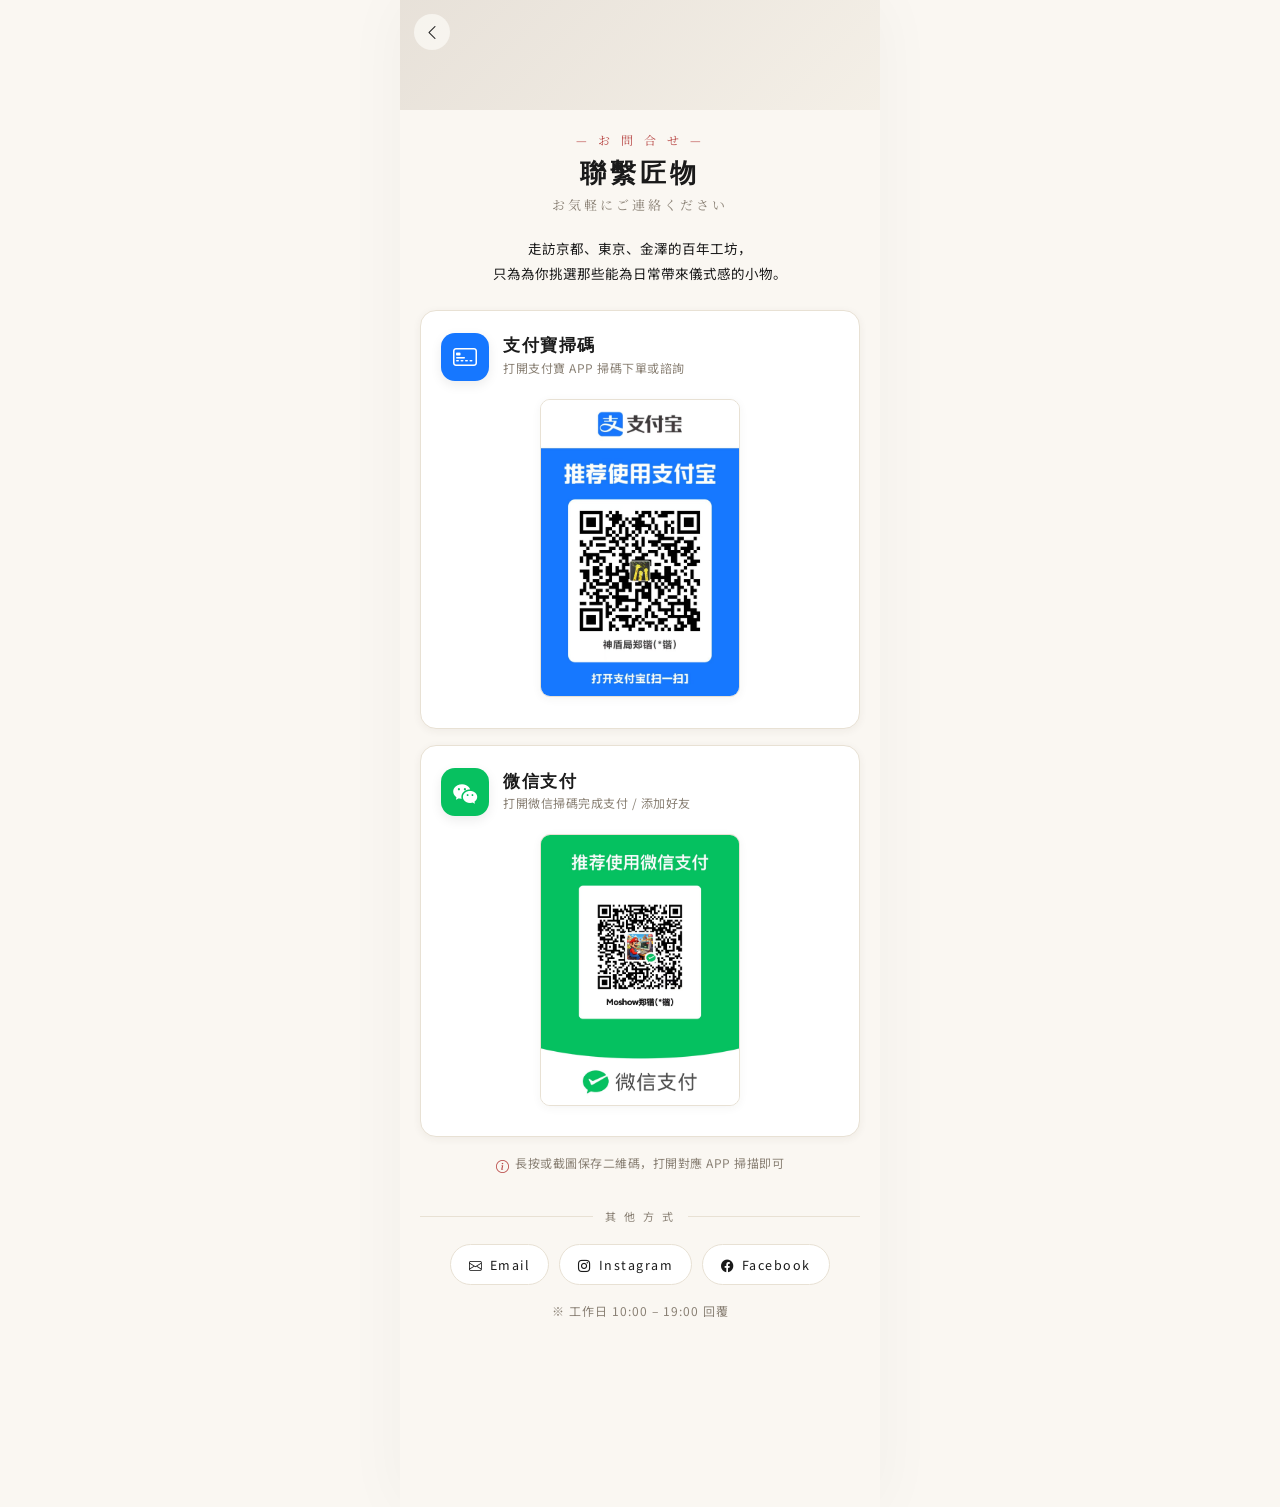
==== contact.html @ f741fe00 "buy and contract page" ====
<!DOCTYPE html>
<html lang="zh-Hant">
<head>
  <meta charset="UTF-8">
  <meta name="viewport" content="width=device-width, initial-scale=1, maximum-scale=1, user-scalable=no, viewport-fit=cover">
  <meta name="theme-color" content="#faf7f2">
  <meta name="description" content="聯繫匠物 — 掃碼添加 LINE / WeChat，開啟日系好物之旅。">
  <title>聯繫我們 — 匠物</title>

  <!-- Fonts -->
  <link rel="preconnect" href="https://fonts.googleapis.com">
  <link rel="preconnect" href="https://fonts.gstatic.com" crossorigin>
  <link href="https://fonts.googleapis.com/css2?family=Klee+One:wght@400;600&family=Noto+Sans+SC:wght@300;400;500;700&family=Noto+Serif+JP:wght@400;500;600;700&family=Noto+Serif+SC:wght@400;500;600;700&display=swap" rel="stylesheet">

  <!-- Bootstrap 5 -->
  <link href="https://cdn.jsdelivr.net/npm/bootstrap@5.3.3/dist/css/bootstrap.min.css" rel="stylesheet">
  <link href="https://cdn.jsdelivr.net/npm/bootstrap-icons@1.11.3/font/bootstrap-icons.min.css" rel="stylesheet">

  <!-- 自定義 -->
  <link rel="stylesheet" href="assets/css/style.css">
</head>
<body>
  <main class="detail-page">
    <!-- 頂部 banner（縮小，留出内容空间） -->
    <section class="contact-banner">
      <button class="detail-back" id="detailBack" aria-label="返回">
        <i class="bi bi-chevron-left"></i>
      </button>
    </section>

    <section class="detail-body">
      <p class="contact-eyebrow">— お 問 合 せ —</p>
      <h1 class="contact-title">聯繫匠物</h1>
      <p class="contact-sub">お気軽にご連絡ください</p>

      <p class="contact-lead">走訪京都、東京、金澤的百年工坊，<br>只為為你挑選那些能為日常帶來儀式感的小物。</p>

      <!-- 支付寶 -->
      <div class="contact-card">
        <div class="contact-head">
          <div class="contact-icon alipay">
            <i class="bi bi-credit-card-2-front"></i>
          </div>
          <div class="contact-info">
            <h4>支付寶掃碼</h4>
            <p>打開支付寶 APP 掃碼下單或諮詢</p>
          </div>
        </div>
        <div class="contact-qr">
          <img src="assets/images/alipay-qr.jpg" alt="支付寶二維碼">
        </div>
      </div>

      <!-- 微信支付 -->
      <div class="contact-card">
        <div class="contact-head">
          <div class="contact-icon wechat">
            <i class="bi bi-wechat"></i>
          </div>
          <div class="contact-info">
            <h4>微信支付</h4>
            <p>打開微信掃碼完成支付 / 添加好友</p>
          </div>
        </div>
        <div class="contact-qr">
          <img src="assets/images/wechat-qr.jpg" alt="微信二維碼">
        </div>
      </div>

      <p class="contact-tip">
        <i class="bi bi-info-circle"></i>
        長按或截圖保存二維碼，打開對應 APP 掃描即可
      </p>

      <div class="contact-divider">其 他 方 式</div>
      <div class="contact-actions">
        <a href="mailto:hello@jp-shop.example.com"><i class="bi bi-envelope"></i> Email</a>
        <a href="#" onclick="return false;"><i class="bi bi-instagram"></i> Instagram</a>
        <a href="#" onclick="return false;"><i class="bi bi-facebook"></i> Facebook</a>
      </div>

      <p class="contact-note">※ 工作日 10:00 – 19:00 回覆</p>
    </section>
  </main>

  <!-- Scripts -->
  <script src="https://cdn.jsdelivr.net/npm/jquery@3.7.1/dist/jquery.min.js"></script>
  <script src="https://cdn.jsdelivr.net/npm/bootstrap@5.3.3/dist/js/bootstrap.bundle.min.js"></script>
  <script>
    // 返回按鈕
    document.getElementById('detailBack').addEventListener('click', function () {
      if (document.referrer && document.referrer.indexOf(location.host) !== -1) {
        history.back();
      } else {
        location.href = 'index.html';
      }
    });
  </script>
</body>
</html>
---- assets/css/style.css ----
/* ========================================
   匠物 — 日系生活好物 主題樣式
   ======================================== */

:root {
  --color-ink: #1a1a1a;
  --color-paper: #faf7f2;
  --color-paper-2: #f3eee5;
  --color-vermilion: #b94a48;
  --color-vermilion-dark: #9a3a38;
  --color-matcha: #7a8a7a;
  --color-sand: #d6cfc4;
  --color-line: #e8e1d4;
  --color-muted: #8a8175;

  --font-serif-cn: "Noto Serif SC", "Songti SC", serif;
  --font-sans-cn: "Noto Sans SC", "PingFang SC", sans-serif;
  --font-serif-jp: "Noto Serif JP", "Yu Mincho", serif;
  --font-hand: "Klee One", "Yu Mincho", cursive;

  --radius-sm: 4px;
  --radius-md: 8px;
  --radius-lg: 16px;

  --shadow-soft: 0 2px 8px rgba(60, 50, 40, 0.06);
  --shadow-md: 0 6px 20px rgba(60, 50, 40, 0.1);
  --shadow-lg: 0 12px 40px rgba(60, 50, 40, 0.16);
}

* {
  box-sizing: border-box;
  -webkit-tap-highlight-color: transparent;
}

html, body {
  margin: 0;
  padding: 0;
  background: var(--color-paper);
  color: var(--color-ink);
  font-family: var(--font-sans-cn);
  font-size: 15px;
  line-height: 1.7;
  -webkit-font-smoothing: antialiased;
  -moz-osx-font-smoothing: grayscale;
}

body {
  /* 桌面端居中模擬手機視窗 */
  max-width: 480px;
  margin: 0 auto;
  min-height: 100vh;
  background: var(--color-paper);
  position: relative;
  box-shadow: 0 0 60px rgba(0, 0, 0, 0.04);
}

@media (max-width: 480px) {
  body { box-shadow: none; }
}

img { max-width: 100%; display: block; }

a {
  color: var(--color-ink);
  text-decoration: none;
  transition: color .2s ease;
}
a:hover { color: var(--color-vermilion); }

/* ============== 頂部導航 ============== */
.app-header {
  position: sticky;
  top: 0;
  z-index: 50;
  background: rgba(250, 247, 242, 0.92);
  backdrop-filter: saturate(180%) blur(12px);
  -webkit-backdrop-filter: saturate(180%) blur(12px);
  border-bottom: 1px solid var(--color-line);
  padding: 14px 20px;
  display: flex;
  align-items: center;
  justify-content: space-between;
}
.app-header .brand {
  display: flex;
  align-items: baseline;
  gap: 8px;
}
.app-header .brand-logo {
  font-family: var(--font-serif-jp);
  font-size: 22px;
  font-weight: 600;
  letter-spacing: 2px;
  color: var(--color-ink);
}
.app-header .brand-logo::after {
  content: "・";
  color: var(--color-vermilion);
  margin-left: 2px;
}
.app-header .brand-sub {
  font-family: var(--font-hand);
  font-size: 11px;
  color: var(--color-muted);
  letter-spacing: 1px;
}
.app-header .icon-btn {
  background: transparent;
  border: none;
  color: var(--color-ink);
  font-size: 20px;
  padding: 6px;
  border-radius: 50%;
  width: 36px;
  height: 36px;
  display: inline-flex;
  align-items: center;
  justify-content: center;
  transition: background .2s ease;
}
.app-header .icon-btn:hover { background: var(--color-paper-2); }

/* ============== Hero ============== */
.hero {
  position: relative;
  padding: 28px 20px 36px;
  overflow: hidden;
}
.hero-eyebrow {
  font-family: var(--font-hand);
  font-size: 12px;
  color: var(--color-vermilion);
  letter-spacing: 4px;
  margin-bottom: 14px;
  opacity: 0;
  animation: fadeUp .7s .1s forwards;
}
.hero-title {
  font-family: var(--font-serif-cn);
  font-size: 34px;
  font-weight: 700;
  line-height: 1.25;
  letter-spacing: 2px;
  margin: 0 0 14px;
  color: var(--color-ink);
}
.hero-title .accent {
  color: var(--color-vermilion);
  position: relative;
  display: inline-block;
}
.hero-title .accent::after {
  content: "";
  position: absolute;
  left: 0;
  right: 0;
  bottom: -4px;
  height: 2px;
  background: var(--color-vermilion);
  opacity: .25;
}
.hero-jp {
  font-family: var(--font-serif-jp);
  font-size: 13px;
  color: var(--color-muted);
  letter-spacing: 3px;
  margin-bottom: 24px;
  writing-mode: vertical-rl;
  height: 64px;
  opacity: 0;
  animation: fadeUp .7s .25s forwards;
}
.hero-cta {
  display: inline-flex;
  align-items: center;
  gap: 8px;
  background: var(--color-ink);
  color: var(--color-paper);
  padding: 12px 22px;
  border-radius: 999px;
  font-size: 14px;
  font-family: var(--font-sans-cn);
  letter-spacing: 2px;
  border: none;
  cursor: pointer;
  transition: transform .25s ease, background .25s ease;
  opacity: 0;
  animation: fadeUp .7s .4s forwards;
}
.hero-cta:hover { background: var(--color-vermilion); transform: translateY(-1px); }
.hero-cta i { font-size: 14px; }

.hero-image {
  margin-top: 26px;
  border-radius: var(--radius-md);
  overflow: hidden;
  position: relative;
  aspect-ratio: 4 / 5;
  background: var(--color-paper-2);
  box-shadow: var(--shadow-md);
  opacity: 0;
  animation: fadeIn .9s .35s forwards;
}
.hero-image img {
  width: 100%;
  height: 100%;
  object-fit: cover;
}
.hero-stamp {
  position: absolute;
  right: 18px;
  top: 18px;
  width: 56px;
  height: 56px;
  border: 2px solid var(--color-vermilion);
  color: var(--color-vermilion);
  font-family: var(--font-serif-jp);
  font-weight: 700;
  font-size: 18px;
  border-radius: 50%;
  display: flex;
  align-items: center;
  justify-content: center;
  background: rgba(250, 247, 242, 0.85);
  transform: rotate(-8deg);
  letter-spacing: 0;
}

/* ============== 分類條 ============== */
.section-title {
  display: flex;
  align-items: baseline;
  justify-content: space-between;
  gap: 12px;
  flex-wrap: wrap;
  padding: 0 20px;
  margin: 30px 0 14px;
}
.section-title h2 {
  font-family: var(--font-serif-cn);
  font-size: 20px;
  font-weight: 600;
  margin: 0;
  letter-spacing: 1px;
  line-height: 1.3;
  white-space: nowrap;
  flex-shrink: 0;
}
.section-title .sub {
  font-family: var(--font-serif-jp);
  font-size: 11px;
  color: var(--color-muted);
  letter-spacing: 1px;
  white-space: nowrap;
  flex-shrink: 0;
}

/* 小屏優化：標題與副標分行顯示，避免擠壓 */
@media (max-width: 380px) {
  .section-title {
    flex-direction: column;
    align-items: flex-start;
    gap: 4px;
  }
  .section-title h2 {
    font-size: 19px;
    letter-spacing: 1px;
  }
  .section-title .sub {
    font-size: 10px;
    letter-spacing: 1px;
  }
}

.chip-bar {
  display: flex;
  flex-wrap: wrap;          /* 依可用宽度自动换行，保证栏目完整可见 */
  gap: 8px;
  padding: 4px 20px 12px;
}

.chip {
  flex: 0 0 auto;
  padding: 8px 16px;
  background: transparent;
  border: 1px solid var(--color-line);
  border-radius: 999px;
  font-size: 13px;
  font-family: var(--font-sans-cn);
  color: var(--color-ink);
  cursor: pointer;
  transition: all .25s ease;
  white-space: nowrap;
}

/* 小屏微调：缩小 chip 内边距与字号，尽量让栏目在一行内排满 */
@media (max-width: 380px) {
  .chip {
    padding: 7px 12px;
    font-size: 12.5px;
  }
  .chip .jp {
    font-size: 10.5px;
    margin-left: 4px;
  }
}
.chip:hover { border-color: var(--color-ink); }
.chip.active {
  background: var(--color-ink);
  color: var(--color-paper);
  border-color: var(--color-ink);
}
.chip .jp {
  font-family: var(--font-serif-jp);
  font-size: 11px;
  margin-left: 6px;
  opacity: .7;
}

/* ============== 商品網格 ============== */
.product-grid {
  display: grid;
  grid-template-columns: 1fr 1fr;
  gap: 14px;
  padding: 8px 20px 30px;
}
.product-card {
  background: transparent;
  border-radius: var(--radius-md);
  overflow: hidden;
  cursor: pointer;
  transition: transform .35s ease, box-shadow .35s ease;
  display: block;
}
.product-card:hover {
  transform: translateY(-2px);
}
.product-card .cover {
  aspect-ratio: 4 / 5;
  background: var(--color-paper-2);
  border-radius: var(--radius-md);
  overflow: hidden;
  position: relative;
  box-shadow: var(--shadow-soft);
  transition: box-shadow .35s ease;
}
.product-card:hover .cover { box-shadow: var(--shadow-md); }
.product-card .cover img {
  width: 100%;
  height: 100%;
  object-fit: cover;
  transition: transform .6s ease;
}
.product-card:hover .cover img { transform: scale(1.05); }
.product-card .badge {
  position: absolute;
  left: 8px;
  top: 8px;
  font-family: var(--font-hand);
  font-size: 10px;
  color: var(--color-vermilion);
  background: rgba(250, 247, 242, 0.92);
  padding: 2px 8px;
  border-radius: 999px;
  letter-spacing: 1px;
}
.product-card .info {
  padding: 10px 4px 4px;
}
.product-card .name {
  font-family: var(--font-serif-cn);
  font-size: 15px;
  font-weight: 600;
  letter-spacing: 1px;
  line-height: 1.4;
  color: var(--color-ink);
  margin: 0 0 2px;
  display: -webkit-box;
  -webkit-line-clamp: 1;
  -webkit-box-orient: vertical;
  overflow: hidden;
}
.product-card .name-ja {
  font-family: var(--font-serif-jp);
  font-size: 11px;
  color: var(--color-muted);
  letter-spacing: 1px;
  margin-bottom: 6px;
  display: -webkit-box;
  -webkit-line-clamp: 1;
  -webkit-box-orient: vertical;
  overflow: hidden;
}
.product-card .price {
  font-family: var(--font-serif-jp);
  font-size: 14px;
  color: var(--color-ink);
  font-weight: 600;
}
.product-card .price::before { content: "¥ "; font-size: 11px; opacity: .6; }

/* 列表淡入 */
.product-grid.is-loading { opacity: 0; transition: opacity .15s ease; }
.product-grid { transition: opacity .25s ease; }

/* ============== 關於區 ============== */
.about-block {
  margin: 0 20px 30px;
  padding: 28px 24px;
  background: var(--color-paper-2);
  border-radius: var(--radius-md);
  position: relative;
  overflow: hidden;
}
.about-block::before {
  content: "";
  position: absolute;
  left: 0; top: 0; bottom: 0;
  width: 3px;
  background: var(--color-vermilion);
}
.about-block .ja {
  font-family: var(--font-serif-jp);
  font-size: 12px;
  color: var(--color-vermilion);
  letter-spacing: 4px;
  margin-bottom: 8px;
}
.about-block h3 {
  font-family: var(--font-serif-cn);
  font-size: 20px;
  font-weight: 600;
  letter-spacing: 2px;
  margin: 0 0 12px;
}
.about-block p {
  margin: 0;
  color: var(--color-muted);
  font-size: 13.5px;
  line-height: 1.85;
}

/* ============== 頁腳 ============== */
.app-footer {
  padding: 30px 20px 100px;
  text-align: center;
  border-top: 1px solid var(--color-line);
  margin-top: 20px;
}
.app-footer .logo {
  font-family: var(--font-serif-jp);
  font-size: 18px;
  letter-spacing: 4px;
  margin-bottom: 8px;
}
.app-footer .copy {
  font-size: 11px;
  color: var(--color-muted);
  letter-spacing: 1px;
}

/* ============== 底部導航 ============== */
.bottom-nav {
  position: fixed;
  left: 50%;
  transform: translateX(-50%);
  bottom: 0;
  width: 100%;
  max-width: 480px;
  background: rgba(250, 247, 242, 0.96);
  backdrop-filter: saturate(180%) blur(14px);
  -webkit-backdrop-filter: saturate(180%) blur(14px);
  border-top: 1px solid var(--color-line);
  display: flex;
  justify-content: space-around;
  padding: 8px 0 calc(8px + env(safe-area-inset-bottom));
  z-index: 40;
}
.bottom-nav .nav-item {
  flex: 1;
  display: flex;
  flex-direction: column;
  align-items: center;
  gap: 2px;
  background: transparent;
  border: none;
  color: var(--color-muted);
  font-size: 10px;
  font-family: var(--font-sans-cn);
  padding: 6px 0;
  cursor: pointer;
  transition: color .2s ease;
  letter-spacing: 1px;
}
.bottom-nav .nav-item i { font-size: 18px; }
.bottom-nav .nav-item.active,
.bottom-nav .nav-item:hover { color: var(--color-vermilion); }

/* ============== 詳情頁 ============== */
.detail-page { padding-bottom: 110px; }
.detail-gallery {
  position: relative;
  background: var(--color-paper-2);
  aspect-ratio: 1 / 1;
  overflow: hidden;
}
.detail-gallery .main-img {
  width: 100%;
  height: 100%;
  object-fit: cover;
  transition: opacity .35s ease;
}
.detail-gallery .thumbs {
  position: absolute;
  left: 0; right: 0; bottom: 12px;
  display: flex;
  justify-content: center;
  gap: 8px;
  z-index: 2;
}
.detail-gallery .thumb {
  width: 48px;
  height: 48px;
  border-radius: 6px;
  overflow: hidden;
  border: 2px solid transparent;
  cursor: pointer;
  background: #fff;
  transition: border-color .2s ease;
  padding: 0;
}
.detail-gallery .thumb img { width: 100%; height: 100%; object-fit: cover; }
.detail-gallery .thumb.active { border-color: var(--color-vermilion); }

.detail-back {
  position: absolute;
  top: 14px;
  left: 14px;
  z-index: 3;
  width: 36px; height: 36px;
  border-radius: 50%;
  background: rgba(250, 247, 242, 0.85);
  border: none;
  color: var(--color-ink);
  display: inline-flex;
  align-items: center;
  justify-content: center;
  cursor: pointer;
  font-size: 16px;
}

.detail-body { padding: 20px; }
.detail-tags {
  display: flex;
  gap: 6px;
  flex-wrap: wrap;
  margin-bottom: 10px;
}
.detail-tags span {
  font-family: var(--font-hand);
  font-size: 11px;
  color: var(--color-vermilion);
  border: 1px solid var(--color-vermilion);
  padding: 2px 10px;
  border-radius: 999px;
  letter-spacing: 1px;
}
.detail-name {
  font-family: var(--font-serif-cn);
  font-size: 24px;
  font-weight: 700;
  letter-spacing: 2px;
  margin: 0 0 6px;
  line-height: 1.3;
}
.detail-name-ja {
  font-family: var(--font-serif-jp);
  font-size: 13px;
  color: var(--color-muted);
  letter-spacing: 3px;
  margin-bottom: 18px;
}
.detail-price {
  display: flex;
  align-items: baseline;
  gap: 6px;
  margin-bottom: 22px;
  padding-bottom: 22px;
  border-bottom: 1px solid var(--color-line);
}
.detail-price .num {
  font-family: var(--font-serif-jp);
  font-size: 28px;
  font-weight: 700;
  color: var(--color-vermilion);
  letter-spacing: 1px;
}
.detail-price .num::before { content: "¥ "; font-size: 16px; opacity: .8; }
.detail-price .tag {
  font-size: 12px;
  color: var(--color-muted);
  font-family: var(--font-hand);
}

.detail-spec {
  background: var(--color-paper-2);
  border-radius: var(--radius-md);
  padding: 14px 16px;
  margin-bottom: 22px;
}
.detail-spec .row {
  display: flex;
  padding: 8px 0;
  border-bottom: 1px dashed var(--color-line);
  font-size: 13.5px;
}
.detail-spec .row:last-child { border-bottom: none; }
.detail-spec .label {
  width: 64px;
  flex-shrink: 0;
  color: var(--color-muted);
  font-family: var(--font-hand);
  font-size: 12px;
  letter-spacing: 1px;
}
.detail-spec .value { color: var(--color-ink); }

.detail-section h4 {
  font-family: var(--font-serif-cn);
  font-size: 15px;
  font-weight: 600;
  margin: 26px 0 10px;
  letter-spacing: 2px;
  position: relative;
  padding-left: 12px;
}
.detail-section h4::before {
  content: "";
  position: absolute;
  left: 0; top: 4px; bottom: 4px;
  width: 3px;
  background: var(--color-vermilion);
}
.detail-section .ja {
  font-family: var(--font-serif-jp);
  font-size: 12px;
  color: var(--color-muted);
  letter-spacing: 2px;
  margin: 0 0 12px;
}
.detail-section p {
  margin: 0 0 12px;
  font-size: 14px;
  color: var(--color-ink);
  line-height: 1.85;
}

.recommend {
  margin-top: 30px;
  padding: 0 20px;
}
.recommend h4 {
  font-family: var(--font-serif-cn);
  font-size: 16px;
  font-weight: 600;
  margin: 0 0 14px;
  letter-spacing: 2px;
}
.recommend .reco-grid {
  display: grid;
  grid-template-columns: 1fr 1fr 1fr;
  gap: 10px;
}
.recommend .reco-card .cover {
  aspect-ratio: 1 / 1;
  border-radius: 6px;
  overflow: hidden;
  background: var(--color-paper-2);
}
.recommend .reco-card .cover img {
  width: 100%; height: 100%; object-fit: cover;
  transition: transform .4s ease;
}
.recommend .reco-card:hover .cover img { transform: scale(1.05); }
.recommend .reco-card .name {
  font-family: var(--font-serif-cn);
  font-size: 12px;
  margin-top: 6px;
  display: -webkit-box;
  -webkit-line-clamp: 1;
  -webkit-box-orient: vertical;
  overflow: hidden;
}
.recommend .reco-card .price {
  font-family: var(--font-serif-jp);
  font-size: 12px;
  color: var(--color-vermilion);
}
.recommend .reco-card .price::before { content: "¥ "; font-size: 10px; opacity: .7; }

/* ============== 底部 CTA ============== */
.detail-cta {
  position: fixed;
  left: 50%;
  transform: translateX(-50%);
  bottom: 0;
  width: 100%;
  max-width: 480px;
  background: rgba(250, 247, 242, 0.97);
  backdrop-filter: blur(12px);
  -webkit-backdrop-filter: blur(12px);
  border-top: 1px solid var(--color-line);
  padding: 12px 20px calc(12px + env(safe-area-inset-bottom));
  display: flex;
  gap: 10px;
  z-index: 30;
}
.btn-buy, .btn-contact {
  flex: 1;
  height: 46px;
  border-radius: 999px;
  font-family: var(--font-sans-cn);
  font-size: 14px;
  font-weight: 600;
  letter-spacing: 4px;
  cursor: pointer;
  transition: all .25s ease;
  display: inline-flex;
  align-items: center;
  justify-content: center;
  gap: 6px;
}
.btn-buy {
  background: var(--color-vermilion);
  color: var(--color-paper);
  border: 1px solid var(--color-vermilion);
}
.btn-buy:hover { background: var(--color-vermilion-dark); border-color: var(--color-vermilion-dark); }
.btn-contact {
  background: transparent;
  color: var(--color-ink);
  border: 1px solid var(--color-ink);
}
.btn-contact:hover { background: var(--color-ink); color: var(--color-paper); }

/* ============== QR Modal ============== */
.qr-modal .modal-content {
  background: var(--color-paper);
  border: none;
  border-radius: var(--radius-lg);
  box-shadow: var(--shadow-lg);
  overflow: hidden;
}
.qr-modal .modal-body {
  padding: 32px 28px 28px;
  text-align: center;
}
.qr-modal .qr-eyebrow {
  font-family: var(--font-hand);
  font-size: 12px;
  color: var(--color-vermilion);
  letter-spacing: 4px;
  margin-bottom: 8px;
}
.qr-modal h5 {
  font-family: var(--font-serif-cn);
  font-size: 20px;
  font-weight: 600;
  letter-spacing: 2px;
  margin: 0 0 4px;
}
.qr-modal .qr-sub {
  font-family: var(--font-serif-jp);
  font-size: 12px;
  color: var(--color-muted);
  letter-spacing: 2px;
  margin-bottom: 22px;
}
.qr-modal #qrcode {
  display: inline-flex;
  align-items: center;
  justify-content: center;
  padding: 14px;
  background: #fff;
  border-radius: 12px;
  box-shadow: var(--shadow-soft);
  margin-bottom: 18px;
  min-width: 200px;
  min-height: 200px;
}
.qr-modal #qrcode img,
.qr-modal #qrcode canvas {
  display: block;
  width: 200px !important;
  height: 200px !important;
}
.qr-modal .qr-tip {
  font-size: 13px;
  color: var(--color-ink);
  line-height: 1.8;
  margin: 0 0 4px;
}
.qr-modal .qr-tip small {
  display: block;
  color: var(--color-muted);
  font-size: 12px;
  margin-top: 4px;
  letter-spacing: 1px;
}
.qr-modal .btn-close-modal {
  position: absolute;
  top: 12px; right: 12px;
  z-index: 10;              /* 确保在 .modal-body (position:relative) 之上，可点击 */
  width: 32px; height: 32px;
  border-radius: 50%;
  background: var(--color-paper-2);
  border: none;
  display: inline-flex;
  align-items: center;
  justify-content: center;
  cursor: pointer;
  color: var(--color-ink);
  font-size: 14px;
}
.qr-modal .qr-divider {
  display: flex;
  align-items: center;
  gap: 10px;
  margin: 20px 0 16px;
  color: var(--color-muted);
  font-size: 11px;
  letter-spacing: 2px;
}
.qr-modal .qr-divider::before,
.qr-modal .qr-divider::after {
  content: "";
  flex: 1;
  height: 1px;
  background: var(--color-line);
}
.qr-modal .qr-actions {
  display: flex;
  gap: 10px;
  justify-content: center;
  flex-wrap: wrap;
}
.qr-modal .qr-actions a {
  display: inline-flex;
  align-items: center;
  gap: 6px;
  font-size: 12px;
  padding: 6px 14px;
  border: 1px solid var(--color-line);
  border-radius: 999px;
  color: var(--color-ink);
  letter-spacing: 1px;
}
.qr-modal .qr-actions a:hover {
  background: var(--color-ink);
  color: var(--color-paper);
  border-color: var(--color-ink);
}

/* 模態蒙層定制 */
.modal-backdrop.show { opacity: .6; background: var(--color-ink); }

/* ============== 空狀態 ============== */
.empty-state {
  text-align: center;
  padding: 80px 30px;
  color: var(--color-muted);
}
.empty-state .ja {
  font-family: var(--font-serif-jp);
  font-size: 12px;
  letter-spacing: 4px;
  color: var(--color-vermilion);
  margin-bottom: 10px;
}
.empty-state h3 {
  font-family: var(--font-serif-cn);
  font-size: 18px;
  font-weight: 600;
  margin: 0 0 8px;
  color: var(--color-ink);
}
.empty-state p { font-size: 13px; margin: 0 0 18px; }
.empty-state a {
  display: inline-block;
  padding: 8px 20px;
  border: 1px solid var(--color-ink);
  border-radius: 999px;
  font-size: 13px;
  letter-spacing: 2px;
}

/* ============== 動效 ============== */
@keyframes fadeUp {
  from { opacity: 0; transform: translateY(12px); }
  to   { opacity: 1; transform: translateY(0); }
}
@keyframes fadeIn {
  from { opacity: 0; }
  to   { opacity: 1; }
}
@keyframes modalIn {
  from { opacity: 0; transform: scale(.92) translateY(8px); }
  to   { opacity: 1; transform: scale(1) translateY(0); }
}
.modal.fade .modal-dialog { transition: transform .25s ease-out; }
.modal.show .modal-dialog { animation: modalIn .28s ease-out; }

@media (prefers-reduced-motion: reduce) {
  *, *::before, *::after {
    animation-duration: .01ms !important;
    transition-duration: .01ms !important;
  }
}

/* ============== 細節頁導航佔位 ============== */
.detail-page .app-header { background: transparent; border-bottom: none; }

/* ============== 聯繫頁 ============== */
/* 顶部 banner：小巧留白，避免占满首屏 */
.contact-banner {
  position: relative;
  height: 110px;
  background:
    linear-gradient(135deg, rgba(216,207,196,.55) 0%, rgba(243,238,229,.85) 100%),
    url("https://trae-api-cn.mchost.guru/api/ide/v1/text_to_image?prompt=wabi-sabi%20Japanese%20paper%20texture%2C%20beige%20linen%2C%20soft%20natural%20light%2C%20minimalist%2C%20top%20view&image_size=landscape_4_3") center/cover no-repeat;
}

/* 标题区 */
.contact-eyebrow {
  font-family: var(--font-serif-jp);
  font-size: 12px;
  color: var(--color-vermilion);
  letter-spacing: 4px;
  margin: 0 0 8px;
  text-align: center;
}
.contact-title {
  font-family: var(--font-serif-cn);
  font-size: 26px;
  font-weight: 700;
  letter-spacing: 4px;
  margin: 0 0 4px;
  text-align: center;
  color: var(--color-ink);
}
.contact-sub {
  font-family: var(--font-serif-jp);
  font-size: 13px;
  color: var(--color-muted);
  letter-spacing: 3px;
  margin: 0 0 20px;
  text-align: center;
}
.contact-lead {
  font-size: 13.5px;
  line-height: 1.85;
  color: var(--color-ink);
  text-align: center;
  margin: 0 auto 24px;
  max-width: 320px;
}

/* 卡片：竖向布局，icon+标题在上，QR 在下居中 */
.contact-card {
  background: #fff;
  border: 1px solid var(--color-line);
  border-radius: var(--radius-lg);
  padding: 22px 20px 24px;
  margin-bottom: 16px;
  text-align: center;
  box-shadow: var(--shadow-soft);
  transition: box-shadow .25s ease, transform .25s ease;
}
.contact-card:hover {
  box-shadow: var(--shadow-md);
  transform: translateY(-1px);
}
.contact-card .contact-head {
  display: flex;
  align-items: center;
  gap: 14px;
  text-align: left;
  margin-bottom: 18px;
}
.contact-card .contact-icon {
  width: 48px; height: 48px;
  border-radius: 14px;
  display: inline-flex;
  align-items: center;
  justify-content: center;
  font-size: 24px;
  color: #fff;
  flex-shrink: 0;
  box-shadow: 0 4px 12px rgba(0,0,0,.08);
}
.contact-card .contact-icon.alipay  { background: #1677FF; }
.contact-card .contact-icon.line   { background: #06C755; }
.contact-card .contact-icon.wechat { background: #07C160; }
.contact-card .contact-info { flex: 1; min-width: 0; }
.contact-card .contact-info h4 {
  font-family: var(--font-serif-cn);
  font-size: 17px;
  font-weight: 600;
  margin: 0 0 2px;
  letter-spacing: 1.5px;
  color: var(--color-ink);
}
.contact-card .contact-info p {
  margin: 0;
  font-size: 12px;
  color: var(--color-muted);
  line-height: 1.5;
  letter-spacing: .5px;
}

/* 二维码静态图：自适应宽度，居中显示 */
.contact-card .contact-qr {
  display: inline-block;
  max-width: 200px;
  width: 100%;
  background: #fff;
  border: 1px solid var(--color-line);
  border-radius: 10px;
  overflow: hidden;
  box-shadow: 0 2px 10px rgba(60, 50, 40, .05);
}
.contact-card .contact-qr img {
  display: block;
  width: 100%;
  height: auto;
}

/* 使用提示 */
.contact-tip {
  display: flex;
  align-items: flex-start;
  justify-content: center;
  gap: 6px;
  font-size: 12px;
  color: var(--color-muted);
  letter-spacing: .5px;
  line-height: 1.7;
  margin: 6px 0 4px;
  padding: 0 10px;
}
.contact-tip i {
  color: var(--color-vermilion);
  font-size: 13px;
  flex-shrink: 0;
  margin-top: 2px;
}

.contact-divider {
  display: flex;
  align-items: center;
  gap: 12px;
  margin: 30px 0 18px;
  color: var(--color-muted);
  font-size: 11px;
  letter-spacing: 3px;
}
.contact-divider::before,
.contact-divider::after {
  content: "";
  flex: 1;
  height: 1px;
  background: var(--color-line);
}

.contact-actions {
  display: flex;
  gap: 10px;
  justify-content: center;
  flex-wrap: wrap;
  margin-bottom: 16px;
}
.contact-actions a {
  display: inline-flex;
  align-items: center;
  gap: 6px;
  font-size: 12.5px;
  padding: 9px 18px;
  border: 1px solid var(--color-line);
  border-radius: 999px;
  color: var(--color-ink);
  letter-spacing: 1.5px;
  background: #fff;
  transition: all .25s ease;
}
.contact-actions a:hover {
  background: var(--color-ink);
  color: var(--color-paper);
  border-color: var(--color-ink);
}

.contact-note {
  text-align: center;
  font-size: 12px;
  color: var(--color-muted);
  letter-spacing: 1px;
  margin-top: 4px;
  padding-bottom: 40px;
}
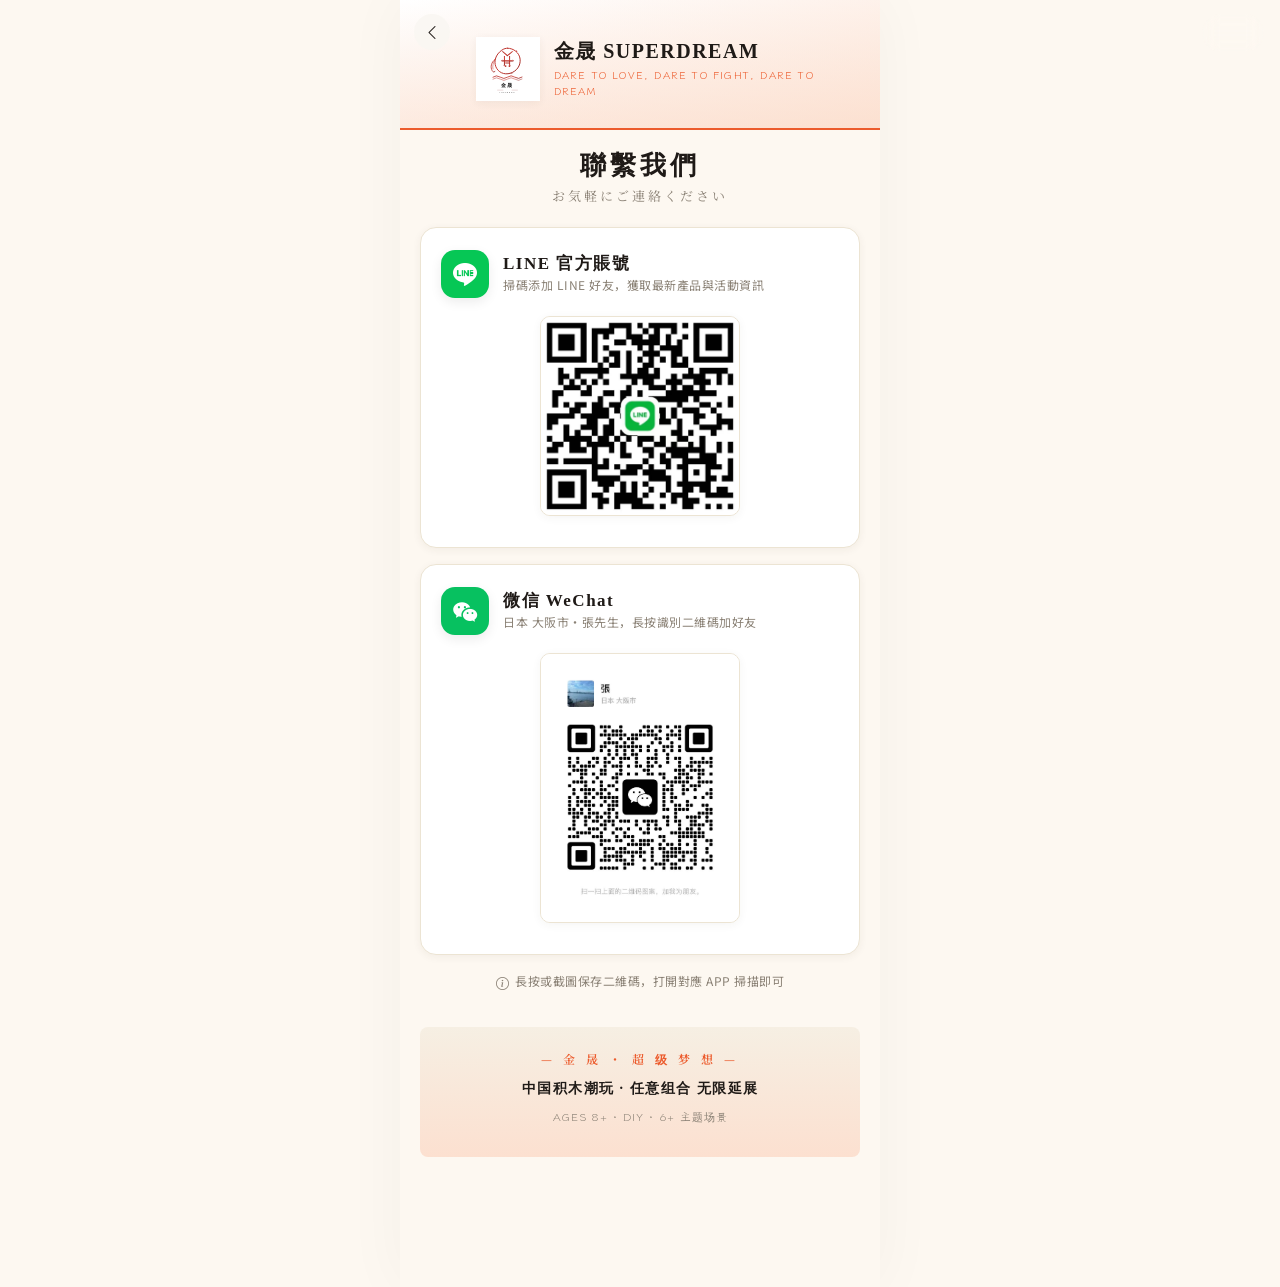
==== commit e236bf59: "Sep version 1" ====
--- a/contact.html
+++ b/contact.html
@@ -4,13 +4,13 @@
   <meta charset="UTF-8">
   <meta name="viewport" content="width=device-width, initial-scale=1, maximum-scale=1, user-scalable=no, viewport-fit=cover">
   <meta name="theme-color" content="#faf7f2">
-  <meta name="description" content="聯繫匠物 — 掃碼添加 LINE / WeChat，開啟日系好物之旅。">
-  <title>聯繫我們 — 匠物</title>
+  <meta name="description" content="聯繫金晟 SUPERDREAM - 掃碼添加 LINE / WeChat，開啟超級夢想之旅。">
+  <title>聯繫我們 — SUPERDREAM</title>
 
   <!-- Fonts -->
   <link rel="preconnect" href="https://fonts.googleapis.com">
   <link rel="preconnect" href="https://fonts.gstatic.com" crossorigin>
-  <link href="https://fonts.googleapis.com/css2?family=Klee+One:wght@400;600&family=Noto+Sans+SC:wght@300;400;500;700&family=Noto+Serif+JP:wght@400;500;600;700&family=Noto+Serif+SC:wght@400;500;600;700&display=swap" rel="stylesheet">
+  <link href="https://fonts.googleapis.com/css2?family=Klee+One:wght@400;600&family=Noto+Sans+JP:wght@300;400;500;700&family=Noto+Sans+SC:wght@300;400;500;700&family=Noto+Serif+JP:wght@400;500;600;700&family=Noto+Serif+SC:wght@400;500;600;700&display=swap" rel="stylesheet">
 
   <!-- Bootstrap 5 -->
   <link href="https://cdn.jsdelivr.net/npm/bootstrap@5.3.3/dist/css/bootstrap.min.css" rel="stylesheet">
@@ -21,45 +21,52 @@
 </head>
 <body>
   <main class="detail-page">
-    <!-- 頂部 banner（縮小，留出内容空间） -->
+    <!-- 頂部 banner -->
     <section class="contact-banner">
       <button class="detail-back" id="detailBack" aria-label="返回">
         <i class="bi bi-chevron-left"></i>
       </button>
+      <button class="lang-fab lang-fab--banner" id="langSwitch" aria-label="Switch language">
+        <i class="bi bi-translate"></i> <span id="langSwitchText">JA</span>
+      </button>
+      <div class="contact-brand">
+        <img src="assets/images/logo.svg" alt="金晟 JINSHENG" class="contact-logo">
+        <div>
+          <h2>金晟 SUPERDREAM</h2>
+          <p class="contact-tagline">DARE TO LOVE, DARE TO FIGHT, DARE TO DREAM</p>
+        </div>
+      </div>
     </section>
 
     <section class="detail-body">
-      <p class="contact-eyebrow">— お 問 合 せ —</p>
-      <h1 class="contact-title">聯繫匠物</h1>
-      <p class="contact-sub">お気軽にご連絡ください</p>
+      <h1 class="contact-title" data-i18n="contactTitle">聯繫我們</h1>
+      <p class="contact-sub" data-i18n="contactSub">お気軽にご連絡ください</p>
 
-      <p class="contact-lead">走訪京都、東京、金澤的百年工坊，<br>只為為你挑選那些能為日常帶來儀式感的小物。</p>
-
-      <!-- 支付寶 -->
+      <!-- LINE -->
       <div class="contact-card">
         <div class="contact-head">
-          <div class="contact-icon alipay">
-            <i class="bi bi-credit-card-2-front"></i>
+          <div class="contact-icon line">
+            <i class="bi bi-line"></i>
           </div>
           <div class="contact-info">
-            <h4>支付寶掃碼</h4>
-            <p>打開支付寶 APP 掃碼下單或諮詢</p>
+            <h4 data-i18n="contactLine">LINE 官方賬號</h4>
+            <p data-i18n="contactLineDesc">掃碼添加 LINE 好友，獲取最新產品與活動資訊</p>
           </div>
         </div>
         <div class="contact-qr">
-          <img src="assets/images/alipay-qr.jpg" alt="支付寶二維碼">
+          <img src="assets/images/line-qr.jpg" alt="LINE 二維碼">
         </div>
       </div>
 
-      <!-- 微信支付 -->
+      <!-- 微信 -->
       <div class="contact-card">
         <div class="contact-head">
           <div class="contact-icon wechat">
             <i class="bi bi-wechat"></i>
           </div>
           <div class="contact-info">
-            <h4>微信支付</h4>
-            <p>打開微信掃碼完成支付 / 添加好友</p>
+            <h4 data-i18n="contactWechat">微信 WeChat</h4>
+            <p data-i18n="contactWechatDesc">日本 大阪市・張先生，長按識別二維碼加好友</p>
           </div>
         </div>
         <div class="contact-qr">
@@ -69,32 +76,57 @@
 
       <p class="contact-tip">
         <i class="bi bi-info-circle"></i>
-        長按或截圖保存二維碼，打開對應 APP 掃描即可
+        <span data-i18n="contactTip">長按或截圖保存二維碼，打開對應 APP 掃描即可</span>
       </p>
 
-      <div class="contact-divider">其 他 方 式</div>
-      <div class="contact-actions">
-        <a href="mailto:hello@jp-shop.example.com"><i class="bi bi-envelope"></i> Email</a>
-        <a href="#" onclick="return false;"><i class="bi bi-instagram"></i> Instagram</a>
-        <a href="#" onclick="return false;"><i class="bi bi-facebook"></i> Facebook</a>
+      <div class="contact-slogan">
+        <p class="ja">— 金 晟 ・ 超 级 梦 想 —</p>
+        <p data-i18n="contactSlogan">中国积木潮玩 · 任意组合 无限延展</p>
+        <p class="small" data-i18n="contactSloganSmall">AGES 8+ · DIY · 6+ 主题场景</p>
       </div>
-
-      <p class="contact-note">※ 工作日 10:00 – 19:00 回覆</p>
     </section>
   </main>
 
   <!-- Scripts -->
   <script src="https://cdn.jsdelivr.net/npm/jquery@3.7.1/dist/jquery.min.js"></script>
   <script src="https://cdn.jsdelivr.net/npm/bootstrap@5.3.3/dist/js/bootstrap.bundle.min.js"></script>
+  <script src="assets/js/data.js"></script>
+  <script src="assets/js/i18n.js"></script>
   <script>
     // 返回按鈕
     document.getElementById('detailBack').addEventListener('click', function () {
+      const isJa = new URL(location.href).searchParams.get('lang') === 'ja';
       if (document.referrer && document.referrer.indexOf(location.host) !== -1) {
         history.back();
       } else {
-        location.href = 'index.html';
+        location.href = (isJa ? 'jp.html' : 'index.html');
       }
     });
+
+    // 语言切换
+    document.getElementById('langSwitch').addEventListener('click', function () {
+      const url = new URL(location.href);
+      const isJa = url.searchParams.get('lang') === 'ja';
+      if (isJa) url.searchParams.delete('lang');
+      else url.searchParams.set('lang', 'ja');
+      location.href = url.toString();
+    });
+
+    // i18n 应用
+    (function () {
+      const lang = new URL(location.href).searchParams.get('lang') === 'ja' ? 'ja' : 'zh';
+      const i18n = window.JP_SHOP_I18N;
+      document.documentElement.setAttribute('lang', lang === 'ja' ? 'ja' : 'zh-Hant');
+      document.title = (lang === 'ja' ? 'お問い合わせ' : '聯繫我們') + ' — SUPERDREAM';
+
+      const switchText = document.getElementById('langSwitchText');
+      if (switchText) switchText.textContent = lang === 'ja' ? '中' : 'JA';
+
+      document.querySelectorAll('[data-i18n]').forEach(el => {
+        const key = el.getAttribute('data-i18n');
+        el.innerHTML = i18n.t(key);
+      });
+    })();
   </script>
 </body>
 </html>
--- a/assets/css/style.css
+++ b/assets/css/style.css
@@ -1,16 +1,21 @@
 /* ========================================
-   匠物 — 日系生活好物 主題樣式
+   SUPERDREAM 超级梦想 — 主題樣式
+   金晟积木 · 中国积木潮玩
    ======================================== */
 
 :root {
-  --color-ink: #1a1a1a;
-  --color-paper: #faf7f2;
-  --color-paper-2: #f3eee5;
-  --color-vermilion: #b94a48;
-  --color-vermilion-dark: #9a3a38;
-  --color-matcha: #7a8a7a;
-  --color-sand: #d6cfc4;
-  --color-line: #e8e1d4;
+  --color-ink: #1f1a17;
+  --color-paper: #fdf8f1;
+  --color-paper-2: #f6efe3;
+  --color-primary: #ec5b2c;          /* SUPERDREAM 橙 */
+  --color-primary-dark: #c84518;
+  --color-primary-soft: #fce0d0;
+  --color-series-a: #ec5b2c;          /* A系列 极致奢华版 - 橙 */
+  --color-series-b: #5aa9c9;          /* B系列 第一季 - 蓝 */
+  --color-sakura: #e98aa6;
+  --color-starry: #6b6fc4;
+  --color-coffee: #b07a4b;
+  --color-line: #ece4d3;
   --color-muted: #8a8175;
 
   --font-serif-cn: "Noto Serif SC", "Songti SC", serif;
@@ -42,6 +47,17 @@
   line-height: 1.7;
   -webkit-font-smoothing: antialiased;
   -moz-osx-font-smoothing: grayscale;
+}
+
+/* 日本語ロケール時の微調整 */
+html[lang="ja"] body {
+  font-family: "Noto Sans JP", var(--font-sans-cn);
+  letter-spacing: 0.02em;
+}
+html[lang="ja"] .hero-title,
+html[lang="ja"] .detail-name,
+html[lang="ja"] .contact-title {
+  font-family: "Noto Serif JP", var(--font-serif-cn);
 }
 
 body {
@@ -119,6 +135,75 @@
   transition: background .2s ease;
 }
 .app-header .icon-btn:hover { background: var(--color-paper-2); }
+
+/* 品牌 Logo 图片（金晟图腾） */
+.app-header .brand-logo-img {
+  height: 40px;
+  width: auto;
+  display: block;
+  filter: drop-shadow(0 1px 1px rgba(0,0,0,0.05));
+}
+
+/* 顶栏右侧 actions 区（含语言切换） */
+.app-header .header-actions {
+  display: flex;
+  align-items: center;
+  gap: 4px;
+}
+.app-header .lang-switch {
+  display: inline-flex;
+  align-items: center;
+  gap: 4px;
+  background: transparent;
+  border: 1px solid var(--color-line);
+  color: var(--color-ink);
+  font-family: var(--font-sans-cn);
+  font-size: 12px;
+  font-weight: 600;
+  padding: 6px 10px;
+  border-radius: 999px;
+  cursor: pointer;
+  transition: all .2s ease;
+  letter-spacing: 1px;
+}
+.app-header .lang-switch:hover {
+  background: var(--color-primary);
+  color: #fff;
+  border-color: var(--color-primary);
+}
+.app-header .lang-switch i { font-size: 14px; }
+
+/* 详情页/联系页悬浮语言切换按钮 */
+.lang-fab {
+  position: fixed;
+  top: 14px;
+  right: 64px;
+  z-index: 60;
+  display: inline-flex;
+  align-items: center;
+  gap: 4px;
+  background: rgba(255,255,255,0.92);
+  backdrop-filter: blur(8px);
+  border: 1px solid var(--color-line);
+  color: var(--color-ink);
+  font-family: var(--font-sans-cn);
+  font-size: 12px;
+  font-weight: 600;
+  padding: 6px 12px;
+  border-radius: 999px;
+  cursor: pointer;
+  letter-spacing: 1px;
+  box-shadow: var(--shadow-soft);
+  transition: all .2s ease;
+}
+.lang-fab:hover {
+  background: var(--color-primary);
+  color: #fff;
+  border-color: var(--color-primary);
+}
+.lang-fab i { font-size: 14px; }
+/* 联系页 banner 内的语言切换（避开左侧返回按钮） */
+.lang-fab--banner { right: 16px; top: 14px; }
 
 /* ============== Hero ============== */
 .hero {
@@ -358,8 +443,25 @@
   top: 8px;
   font-family: var(--font-hand);
   font-size: 10px;
-  color: var(--color-vermilion);
-  background: rgba(250, 247, 242, 0.92);
+  color: #fff;
+  background: var(--color-vermilion);
+  padding: 3px 8px;
+  border-radius: 4px;
+  letter-spacing: 1px;
+  font-weight: 600;
+  box-shadow: 0 1px 3px rgba(0,0,0,0.15);
+}
+.product-card .badge.series-a { background: var(--color-series-a); }
+.product-card .badge.series-b { background: var(--color-series-b); }
+.product-card .cat {
+  position: absolute;
+  right: 8px;
+  bottom: 8px;
+  font-family: var(--font-sans-cn);
+  font-size: 10px;
+  color: #fff;
+  background: rgba(0,0,0,0.55);
+  backdrop-filter: blur(4px);
   padding: 2px 8px;
   border-radius: 999px;
   letter-spacing: 1px;
@@ -564,6 +666,18 @@
   padding: 2px 10px;
   border-radius: 999px;
   letter-spacing: 1px;
+}
+.detail-series {
+  font-family: var(--font-serif-jp);
+  font-size: 12px;
+  color: var(--color-primary);
+  letter-spacing: 2px;
+  margin: 0 0 8px;
+  display: inline-block;
+  background: var(--color-primary-soft);
+  padding: 4px 12px;
+  border-radius: 4px;
+  font-weight: 600;
 }
 .detail-name {
   font-family: var(--font-serif-cn);
@@ -920,14 +1034,100 @@
 /* ============== 細節頁導航佔位 ============== */
 .detail-page .app-header { background: transparent; border-bottom: none; }
 
-/* ============== 聯繫頁 ============== */
-/* 顶部 banner：小巧留白，避免占满首屏 */
+/* 底部品牌口号（来自图册最后一页） */
+.about-slogan {
+  font-family: var(--font-serif-cn);
+  font-size: 16px;
+  font-weight: 600;
+  color: var(--color-ink);
+  letter-spacing: 2px;
+  margin: 8px 0 6px;
+}
+html[lang="ja"] .about-slogan {
+  font-family: var(--font-serif-jp);
+  letter-spacing: 1.5px;
+}
+.about-jp {
+  font-family: var(--font-hand);
+  font-size: 11px;
+  color: var(--color-primary);
+  letter-spacing: 1.5px;
+  margin: 0;
+}
 .contact-banner {
   position: relative;
-  height: 110px;
+  height: 130px;
   background:
-    linear-gradient(135deg, rgba(216,207,196,.55) 0%, rgba(243,238,229,.85) 100%),
-    url("https://trae-api-cn.mchost.guru/api/ide/v1/text_to_image?prompt=wabi-sabi%20Japanese%20paper%20texture%2C%20beige%20linen%2C%20soft%20natural%20light%2C%20minimalist%2C%20top%20view&image_size=landscape_4_3") center/cover no-repeat;
+    linear-gradient(135deg, rgba(255,255,255,.4) 0%, rgba(252,224,208,.55) 100%),
+    linear-gradient(180deg, #fff 0%, #fce0d0 100%);
+  border-bottom: 2px solid var(--color-primary);
+  padding: 0 20px;
+  display: flex;
+  align-items: center;
+  gap: 16px;
+}
+.contact-brand {
+  display: flex;
+  align-items: center;
+  gap: 14px;
+  margin-left: 56px;
+  margin-top: 10px;
+}
+.contact-logo {
+  width: 64px;
+  height: 64px;
+  object-fit: contain;
+  background: #fff;
+  padding: 6px;
+  box-shadow: var(--shadow-soft);
+}
+.contact-brand h2 {
+  font-family: var(--font-serif-cn);
+  font-size: 20px;
+  font-weight: 700;
+  letter-spacing: 1.5px;
+  margin: 0 0 4px;
+  color: var(--color-ink);
+}
+.contact-tagline {
+  font-family: var(--font-hand);
+  font-size: 10.5px;
+  color: var(--color-primary);
+  letter-spacing: 1.2px;
+  margin: 0;
+  line-height: 1.5;
+}
+
+/* 底部品牌口号 */
+.contact-slogan {
+  margin-top: 32px;
+  padding: 22px 18px 28px;
+  background: linear-gradient(180deg, var(--color-paper-2) 0%, var(--color-primary-soft) 100%);
+  border-radius: var(--radius-md);
+  text-align: center;
+}
+.contact-slogan .ja {
+  font-family: var(--font-serif-jp);
+  font-size: 12px;
+  color: var(--color-primary);
+  letter-spacing: 4px;
+  margin: 0 0 8px;
+}
+.contact-slogan p {
+  margin: 0 0 4px;
+  font-family: var(--font-serif-cn);
+  font-size: 14px;
+  font-weight: 600;
+  color: var(--color-ink);
+  letter-spacing: 1.5px;
+}
+.contact-slogan .small {
+  font-family: var(--font-hand);
+  font-size: 11px;
+  font-weight: 400;
+  color: var(--color-muted);
+  letter-spacing: 1px;
+  margin-top: 6px;
 }
 
 /* 标题区 */
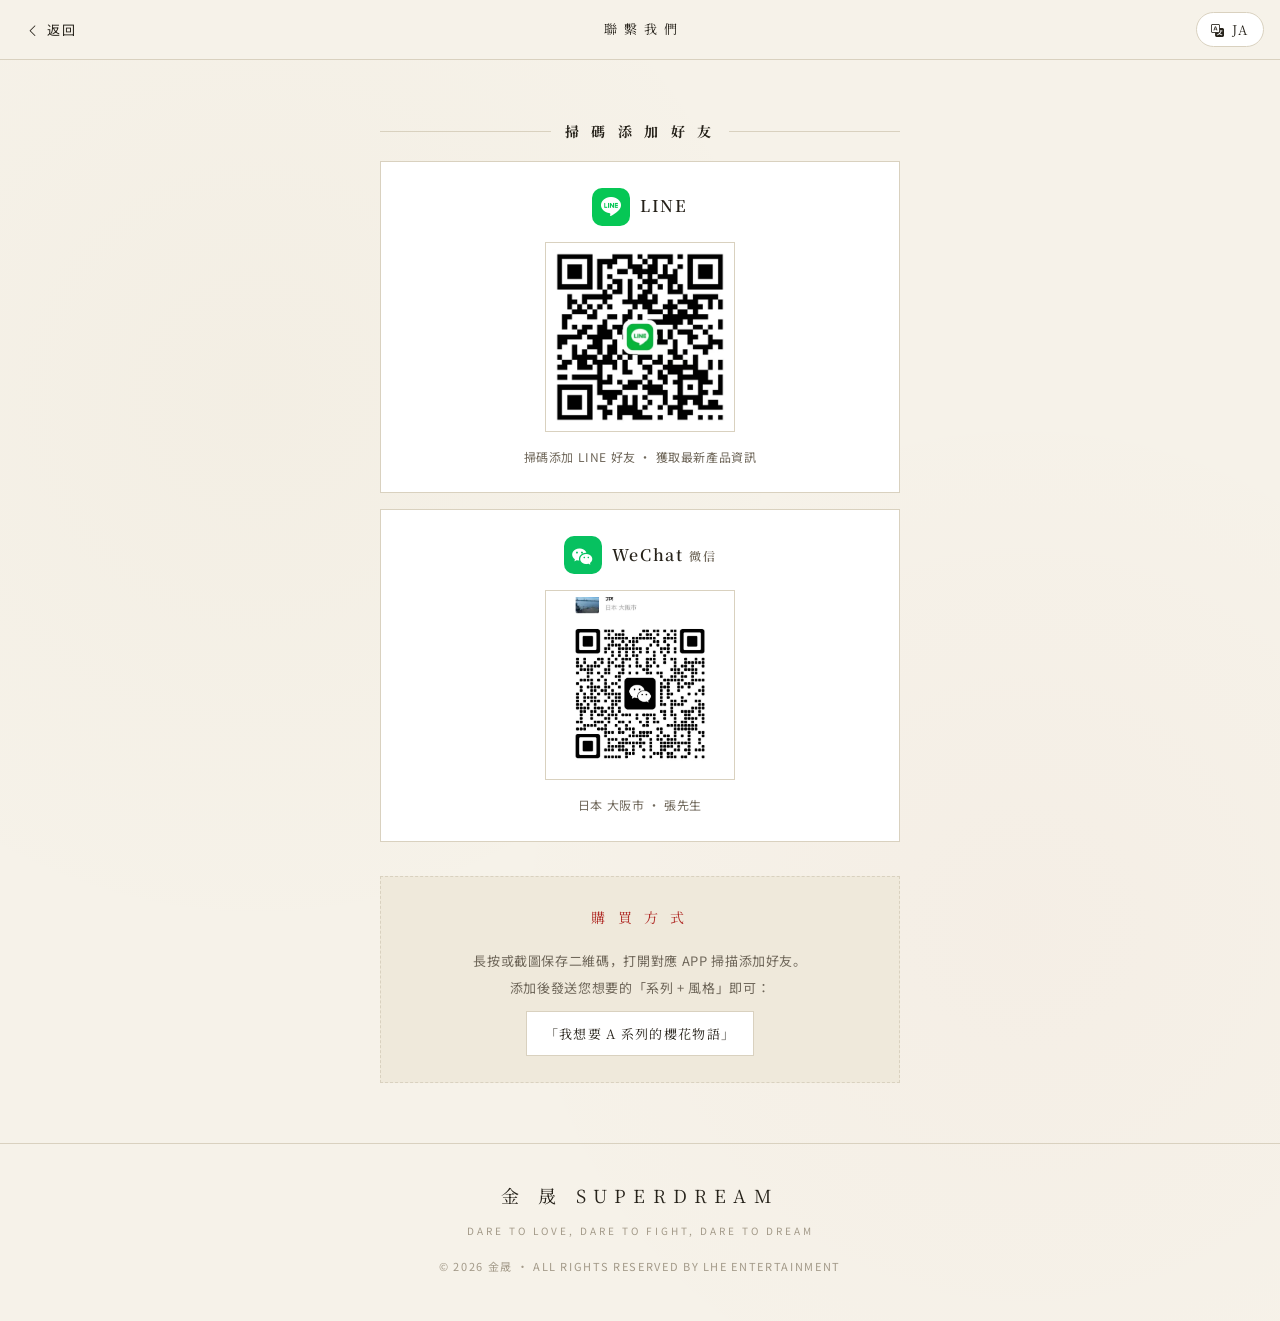
==== commit 8204b347: "Sep version 2" ====
--- a/contact.html
+++ b/contact.html
@@ -2,131 +2,126 @@
 <html lang="zh-Hant">
 <head>
   <meta charset="UTF-8">
-  <meta name="viewport" content="width=device-width, initial-scale=1, maximum-scale=1, user-scalable=no, viewport-fit=cover">
-  <meta name="theme-color" content="#faf7f2">
-  <meta name="description" content="聯繫金晟 SUPERDREAM - 掃碼添加 LINE / WeChat，開啟超級夢想之旅。">
+  <meta name="viewport" content="width=device-width, initial-scale=1, viewport-fit=cover">
+  <meta name="theme-color" content="#f6f2e9">
+  <meta name="description" content="聯繫金晟 SUPERDREAM — 掃碼添加 LINE / WeChat，告知想要的系列與風格即可。">
   <title>聯繫我們 — SUPERDREAM</title>
 
-  <!-- Fonts -->
   <link rel="preconnect" href="https://fonts.googleapis.com">
   <link rel="preconnect" href="https://fonts.gstatic.com" crossorigin>
-  <link href="https://fonts.googleapis.com/css2?family=Klee+One:wght@400;600&family=Noto+Sans+JP:wght@300;400;500;700&family=Noto+Sans+SC:wght@300;400;500;700&family=Noto+Serif+JP:wght@400;500;600;700&family=Noto+Serif+SC:wght@400;500;600;700&display=swap" rel="stylesheet">
-
-  <!-- Bootstrap 5 -->
-  <link href="https://cdn.jsdelivr.net/npm/bootstrap@5.3.3/dist/css/bootstrap.min.css" rel="stylesheet">
+  <link href="https://fonts.googleapis.com/css2?family=Noto+Sans+JP:wght@300;400;500;700&family=Noto+Sans+SC:wght@300;400;500;700&family=Noto+Serif+JP:wght@400;500;600;700&family=Noto+Serif+SC:wght@400;500;600;700&display=swap" rel="stylesheet">
   <link href="https://cdn.jsdelivr.net/npm/bootstrap-icons@1.11.3/font/bootstrap-icons.min.css" rel="stylesheet">
-
-  <!-- 自定義 -->
-  <link rel="stylesheet" href="assets/css/style.css">
+  <link rel="stylesheet" href="assets/css/style.css?v=5">
 </head>
 <body>
-  <main class="detail-page">
-    <!-- 頂部 banner -->
-    <section class="contact-banner">
-      <button class="detail-back" id="detailBack" aria-label="返回">
-        <i class="bi bi-chevron-left"></i>
-      </button>
-      <button class="lang-fab lang-fab--banner" id="langSwitch" aria-label="Switch language">
-        <i class="bi bi-translate"></i> <span id="langSwitchText">JA</span>
-      </button>
-      <div class="contact-brand">
-        <img src="assets/images/logo.svg" alt="金晟 JINSHENG" class="contact-logo">
-        <div>
-          <h2>金晟 SUPERDREAM</h2>
-          <p class="contact-tagline">DARE TO LOVE, DARE TO FIGHT, DARE TO DREAM</p>
-        </div>
+
+  <!-- 顶部栏 -->
+  <div class="gallery-topbar">
+    <button class="back-btn" id="btnBack">
+      <i class="bi bi-chevron-left"></i><span data-i18n="back">返回</span>
+    </button>
+    <div class="crumb"><span data-i18n="contactTitle">聯 繫 我 們</span></div>
+    <button class="lang-btn" id="langSwitch" aria-label="言語切替">
+      <i class="bi bi-translate"></i><span id="langSwitchText">JA</span>
+    </button>
+  </div>
+
+  <main class="contact-page">
+    <!-- 咨询上下文（从图集页带过来时显示） -->
+    <div class="contact-context" id="contactContext" style="display:none;">
+      <div class="seal">詢</div>
+      <p class="kicker" data-i18n="ctxKicker">您 正 在 諮 詢</p>
+      <p class="series-name" id="ctxSeries"></p>
+      <p class="theme-name" id="ctxTheme"></p>
+      <p class="hint" data-i18n="ctxHint">添加好友後，直接告知客服即可</p>
+    </div>
+
+    <!-- LINE -->
+    <h2 class="contact-section-title" data-i18n="qrSectionTitle">掃 碼 添 加 好 友</h2>
+
+    <div class="qr-card">
+      <div class="app-head">
+        <div class="app-icon line"><i class="bi bi-line"></i></div>
+        <p class="app-name">LINE</p>
       </div>
-    </section>
+      <img class="qr-img" src="assets/images/line-qr.jpg" alt="LINE QR Code">
+      <p class="app-desc" data-i18n="lineDesc">掃碼添加 LINE 好友 ・ 獲取最新產品資訊</p>
+    </div>
 
-    <section class="detail-body">
-      <h1 class="contact-title" data-i18n="contactTitle">聯繫我們</h1>
-      <p class="contact-sub" data-i18n="contactSub">お気軽にご連絡ください</p>
+    <!-- WeChat -->
+    <div class="qr-card">
+      <div class="app-head">
+        <div class="app-icon wechat"><i class="bi bi-wechat"></i></div>
+        <p class="app-name">WeChat <span style="font-size:12px;color:var(--ink-soft);">微信</span></p>
+      </div>
+      <img class="qr-img" src="assets/images/wechat-qr.jpg" alt="WeChat QR Code">
+      <p class="app-desc" data-i18n="wechatDesc">日本 大阪市 ・ 張先生</p>
+    </div>
 
-      <!-- LINE -->
-      <div class="contact-card">
-        <div class="contact-head">
-          <div class="contact-icon line">
-            <i class="bi bi-line"></i>
-          </div>
-          <div class="contact-info">
-            <h4 data-i18n="contactLine">LINE 官方賬號</h4>
-            <p data-i18n="contactLineDesc">掃碼添加 LINE 好友，獲取最新產品與活動資訊</p>
-          </div>
-        </div>
-        <div class="contact-qr">
-          <img src="assets/images/line-qr.jpg" alt="LINE 二維碼">
-        </div>
-      </div>
-
-      <!-- 微信 -->
-      <div class="contact-card">
-        <div class="contact-head">
-          <div class="contact-icon wechat">
-            <i class="bi bi-wechat"></i>
-          </div>
-          <div class="contact-info">
-            <h4 data-i18n="contactWechat">微信 WeChat</h4>
-            <p data-i18n="contactWechatDesc">日本 大阪市・張先生，長按識別二維碼加好友</p>
-          </div>
-        </div>
-        <div class="contact-qr">
-          <img src="assets/images/wechat-qr.jpg" alt="微信二維碼">
-        </div>
-      </div>
-
-      <p class="contact-tip">
-        <i class="bi bi-info-circle"></i>
-        <span data-i18n="contactTip">長按或截圖保存二維碼，打開對應 APP 掃描即可</span>
-      </p>
-
-      <div class="contact-slogan">
-        <p class="ja">— 金 晟 ・ 超 级 梦 想 —</p>
-        <p data-i18n="contactSlogan">中国积木潮玩 · 任意组合 无限延展</p>
-        <p class="small" data-i18n="contactSloganSmall">AGES 8+ · DIY · 6+ 主题场景</p>
-      </div>
-    </section>
+    <!-- 使用说明 -->
+    <div class="contact-guide">
+      <p class="title" data-i18n="guideTitle">購 買 方 式</p>
+      <p data-i18n="guideText">長按或截圖保存二維碼，打開對應 APP 掃描添加好友。<br>添加後發送您想要的「系列 + 風格」即可：</p>
+      <p class="example" id="guideExample">「我想要 A 系列的櫻花物語」</p>
+    </div>
   </main>
 
-  <!-- Scripts -->
+  <!-- 页脚 -->
+  <footer class="site-footer">
+    <p class="brand-mark">金 晟 SUPERDREAM</p>
+    <p class="slogan">DARE TO LOVE, DARE TO FIGHT, DARE TO DREAM</p>
+    <p class="copy">© 2026 金晟 ・ ALL RIGHTS RESERVED BY LHE ENTERTAINMENT</p>
+  </footer>
+
   <script src="https://cdn.jsdelivr.net/npm/jquery@3.7.1/dist/jquery.min.js"></script>
-  <script src="https://cdn.jsdelivr.net/npm/bootstrap@5.3.3/dist/js/bootstrap.bundle.min.js"></script>
-  <script src="assets/js/data.js"></script>
-  <script src="assets/js/i18n.js"></script>
+  <script src="assets/js/data.js?v=5"></script>
+  <script src="assets/js/i18n.js?v=5"></script>
   <script>
-    // 返回按鈕
-    document.getElementById('detailBack').addEventListener('click', function () {
-      const isJa = new URL(location.href).searchParams.get('lang') === 'ja';
-      if (document.referrer && document.referrer.indexOf(location.host) !== -1) {
-        history.back();
-      } else {
-        location.href = (isJa ? 'jp.html' : 'index.html');
+    (function ($) {
+      const { getCollection, getSeries, t } = window.JP_SHOP_DATA;
+      const { getLang, t: tUi } = window.JP_SHOP_I18N;
+      const lang = getLang();
+      const isJa = lang === 'ja';
+
+      document.documentElement.setAttribute('lang', isJa ? 'ja' : 'zh-Hant');
+      document.title = (isJa ? 'お問い合わせ' : '聯繫我們') + ' — SUPERDREAM';
+      $('#langSwitchText').text(isJa ? '中' : 'JA');
+
+      // i18n
+      $('[data-i18n]').each(function () {
+        $(this).html(tUi($(this).data('i18n')));
+      });
+
+      // 上下文
+      const params = new URLSearchParams(location.search);
+      const c = getCollection(params.get('c'));
+      if (c) {
+        const s = getSeries(c.series);
+        $('#ctxSeries').text(isJa ? `${s.id}シリーズ ・ ${t(s, 'name', lang)}` : `${s.id}系列 ・ ${t(s, 'name', lang)}`);
+        $('#ctxTheme').text(isJa ? `風格：${t(c, 'name', lang)}` : `風格：${t(c, 'name', lang)}`);
+        $('#contactContext').show();
+        $('#guideExample').text(isJa
+          ? `「${s.id}シリーズの${t(c, 'nameJa', lang)}が欲しいです」`
+          : `「我想要 ${s.id} 系列的${t(c, 'name', lang)}」`);
       }
-    });
 
-    // 语言切换
-    document.getElementById('langSwitch').addEventListener('click', function () {
-      const url = new URL(location.href);
-      const isJa = url.searchParams.get('lang') === 'ja';
-      if (isJa) url.searchParams.delete('lang');
-      else url.searchParams.set('lang', 'ja');
-      location.href = url.toString();
-    });
+      // 返回
+      $('#btnBack').on('click', function () {
+        if (document.referrer && document.referrer.indexOf(location.host) !== -1) {
+          history.back();
+        } else {
+          location.href = isJa ? 'index.html?lang=ja' : 'index.html';
+        }
+      });
 
-    // i18n 应用
-    (function () {
-      const lang = new URL(location.href).searchParams.get('lang') === 'ja' ? 'ja' : 'zh';
-      const i18n = window.JP_SHOP_I18N;
-      document.documentElement.setAttribute('lang', lang === 'ja' ? 'ja' : 'zh-Hant');
-      document.title = (lang === 'ja' ? 'お問い合わせ' : '聯繫我們') + ' — SUPERDREAM';
-
-      const switchText = document.getElementById('langSwitchText');
-      if (switchText) switchText.textContent = lang === 'ja' ? '中' : 'JA';
-
-      document.querySelectorAll('[data-i18n]').forEach(el => {
-        const key = el.getAttribute('data-i18n');
-        el.innerHTML = i18n.t(key);
+      // 语言切换
+      $('#langSwitch').on('click', function () {
+        const url = new URL(location.href);
+        if (isJa) url.searchParams.delete('lang');
+        else url.searchParams.set('lang', 'ja');
+        location.href = url.toString();
       });
-    })();
+    })(jQuery);
   </script>
 </body>
 </html>
--- a/assets/css/style.css
+++ b/assets/css/style.css
@@ -1,1308 +1,965 @@
-/* ========================================
-   SUPERDREAM 超级梦想 — 主題樣式
-   金晟积木 · 中国积木潮玩
-   ======================================== */
+/* ============================================================
+   SUPERDREAM 超级梦想 — 日系画报风格
+   生成り色 × 墨色 × 真朱 / 明朝体 × 縦書き × 余白
+   ============================================================ */
 
 :root {
-  --color-ink: #1f1a17;
-  --color-paper: #fdf8f1;
-  --color-paper-2: #f6efe3;
-  --color-primary: #ec5b2c;          /* SUPERDREAM 橙 */
-  --color-primary-dark: #c84518;
-  --color-primary-soft: #fce0d0;
-  --color-series-a: #ec5b2c;          /* A系列 极致奢华版 - 橙 */
-  --color-series-b: #5aa9c9;          /* B系列 第一季 - 蓝 */
-  --color-sakura: #e98aa6;
-  --color-starry: #6b6fc4;
-  --color-coffee: #b07a4b;
-  --color-line: #ece4d3;
-  --color-muted: #8a8175;
-
-  --font-serif-cn: "Noto Serif SC", "Songti SC", serif;
-  --font-sans-cn: "Noto Sans SC", "PingFang SC", sans-serif;
-  --font-serif-jp: "Noto Serif JP", "Yu Mincho", serif;
-  --font-hand: "Klee One", "Yu Mincho", cursive;
-
-  --radius-sm: 4px;
-  --radius-md: 8px;
-  --radius-lg: 16px;
-
-  --shadow-soft: 0 2px 8px rgba(60, 50, 40, 0.06);
-  --shadow-md: 0 6px 20px rgba(60, 50, 40, 0.1);
-  --shadow-lg: 0 12px 40px rgba(60, 50, 40, 0.16);
-}
-
-* {
-  box-sizing: border-box;
-  -webkit-tap-highlight-color: transparent;
-}
-
-html, body {
-  margin: 0;
-  padding: 0;
-  background: var(--color-paper);
-  color: var(--color-ink);
-  font-family: var(--font-sans-cn);
-  font-size: 15px;
-  line-height: 1.7;
+  --paper: #f6f2e9;
+  --paper-deep: #efe9db;
+  --ink: #26221a;
+  --ink-soft: #6f675a;
+  --ink-faint: #a39a89;
+  --vermilion: #b02a25;
+  --vermilion-deep: #8e201c;
+  --gold: #9a7b3f;
+  --line: #d9d1bf;
+  --white: #ffffff;
+  --serif: 'Noto Serif JP', 'Noto Serif SC', 'Hiragino Mincho ProN', serif;
+  --sans: 'Noto Sans JP', 'Noto Sans SC', 'Hiragino Kaku Gothic ProN', sans-serif;
+  --shadow-art: 0 10px 40px rgba(38, 34, 26, 0.14), 0 2px 8px rgba(38, 34, 26, 0.08);
+  --ease: cubic-bezier(0.22, 1, 0.36, 1);
+}
+
+* { margin: 0; padding: 0; box-sizing: border-box; }
+
+html { -webkit-text-size-adjust: 100%; scroll-behavior: smooth; }
+
+body {
+  font-family: var(--sans);
+  background: var(--paper);
+  color: var(--ink);
+  line-height: 1.9;
+  letter-spacing: 0.04em;
   -webkit-font-smoothing: antialiased;
-  -moz-osx-font-smoothing: grayscale;
-}
-
-/* 日本語ロケール時の微調整 */
-html[lang="ja"] body {
-  font-family: "Noto Sans JP", var(--font-sans-cn);
-  letter-spacing: 0.02em;
-}
-html[lang="ja"] .hero-title,
-html[lang="ja"] .detail-name,
-html[lang="ja"] .contact-title {
-  font-family: "Noto Serif JP", var(--font-serif-cn);
-}
-
-body {
-  /* 桌面端居中模擬手機視窗 */
-  max-width: 480px;
-  margin: 0 auto;
-  min-height: 100vh;
-  background: var(--color-paper);
-  position: relative;
-  box-shadow: 0 0 60px rgba(0, 0, 0, 0.04);
-}
-
-@media (max-width: 480px) {
-  body { box-shadow: none; }
-}
-
-img { max-width: 100%; display: block; }
-
-a {
-  color: var(--color-ink);
-  text-decoration: none;
-  transition: color .2s ease;
-}
-a:hover { color: var(--color-vermilion); }
-
-/* ============== 頂部導航 ============== */
-.app-header {
+  /* 和纸质感 */
+  background-image:
+    radial-gradient(circle at 20% 30%, rgba(154, 123, 63, 0.03) 0, transparent 40%),
+    radial-gradient(circle at 80% 70%, rgba(176, 42, 37, 0.02) 0, transparent 40%);
+}
+
+img { display: block; max-width: 100%; }
+a { color: inherit; text-decoration: none; }
+button { font-family: inherit; border: none; background: none; cursor: pointer; color: inherit; }
+
+::selection { background: var(--vermilion); color: #fff; }
+
+/* ============ 顶部导航 ============ */
+.site-header {
   position: sticky;
   top: 0;
-  z-index: 50;
-  background: rgba(250, 247, 242, 0.92);
-  backdrop-filter: saturate(180%) blur(12px);
-  -webkit-backdrop-filter: saturate(180%) blur(12px);
-  border-bottom: 1px solid var(--color-line);
+  z-index: 100;
+  display: flex;
+  align-items: center;
+  justify-content: space-between;
   padding: 14px 20px;
-  display: flex;
-  align-items: center;
-  justify-content: space-between;
-}
-.app-header .brand {
-  display: flex;
-  align-items: baseline;
-  gap: 8px;
-}
-.app-header .brand-logo {
-  font-family: var(--font-serif-jp);
-  font-size: 22px;
-  font-weight: 600;
-  letter-spacing: 2px;
-  color: var(--color-ink);
-}
-.app-header .brand-logo::after {
-  content: "・";
-  color: var(--color-vermilion);
-  margin-left: 2px;
-}
-.app-header .brand-sub {
-  font-family: var(--font-hand);
-  font-size: 11px;
-  color: var(--color-muted);
-  letter-spacing: 1px;
-}
-.app-header .icon-btn {
-  background: transparent;
-  border: none;
-  color: var(--color-ink);
-  font-size: 20px;
-  padding: 6px;
-  border-radius: 50%;
-  width: 36px;
-  height: 36px;
-  display: inline-flex;
-  align-items: center;
-  justify-content: center;
-  transition: background .2s ease;
-}
-.app-header .icon-btn:hover { background: var(--color-paper-2); }
-
-/* 品牌 Logo 图片（金晟图腾） */
-.app-header .brand-logo-img {
+  background: rgba(246, 242, 233, 0.92);
+  backdrop-filter: blur(12px);
+  -webkit-backdrop-filter: blur(12px);
+  border-bottom: 1px solid var(--line);
+}
+
+.site-header .brand {
+  display: flex;
+  align-items: center;
+  gap: 12px;
+}
+
+.site-header .brand img {
   height: 40px;
   width: auto;
-  display: block;
-  filter: drop-shadow(0 1px 1px rgba(0,0,0,0.05));
-}
-
-/* 顶栏右侧 actions 区（含语言切换） */
-.app-header .header-actions {
-  display: flex;
-  align-items: center;
-  gap: 4px;
-}
-.app-header .lang-switch {
+  object-fit: contain;
+}
+
+.site-header .brand-text {
+  display: flex;
+  flex-direction: column;
+  line-height: 1.2;
+}
+
+.site-header .brand-text .jp {
+  font-family: var(--serif);
+  font-size: 11px;
+  letter-spacing: 0.35em;
+  color: var(--ink-soft);
+}
+
+.site-header .brand-text .en {
+  font-size: 10px;
+  letter-spacing: 0.28em;
+  color: var(--ink-faint);
+}
+
+.lang-btn {
   display: inline-flex;
   align-items: center;
-  gap: 4px;
-  background: transparent;
-  border: 1px solid var(--color-line);
-  color: var(--color-ink);
-  font-family: var(--font-sans-cn);
-  font-size: 12px;
-  font-weight: 600;
-  padding: 6px 10px;
+  gap: 6px;
+  padding: 7px 14px;
+  font-family: var(--serif);
+  font-size: 13px;
+  letter-spacing: 0.15em;
+  color: var(--ink);
+  border: 1px solid var(--line);
+  background: var(--white);
   border-radius: 999px;
-  cursor: pointer;
-  transition: all .2s ease;
-  letter-spacing: 1px;
-}
-.app-header .lang-switch:hover {
-  background: var(--color-primary);
-  color: #fff;
-  border-color: var(--color-primary);
-}
-.app-header .lang-switch i { font-size: 14px; }
-
-/* 详情页/联系页悬浮语言切换按钮 */
-.lang-fab {
-  position: fixed;
-  top: 14px;
-  right: 64px;
-  z-index: 60;
-  display: inline-flex;
-  align-items: center;
-  gap: 4px;
-  background: rgba(255,255,255,0.92);
-  backdrop-filter: blur(8px);
-  border: 1px solid var(--color-line);
-  color: var(--color-ink);
-  font-family: var(--font-sans-cn);
-  font-size: 12px;
-  font-weight: 600;
-  padding: 6px 12px;
-  border-radius: 999px;
-  cursor: pointer;
-  letter-spacing: 1px;
-  box-shadow: var(--shadow-soft);
-  transition: all .2s ease;
-}
-.lang-fab:hover {
-  background: var(--color-primary);
-  color: #fff;
-  border-color: var(--color-primary);
-}
-.lang-fab i { font-size: 14px; }
-/* 联系页 banner 内的语言切换（避开左侧返回按钮） */
-.lang-fab--banner { right: 16px; top: 14px; }
-
-/* ============== Hero ============== */
+  transition: all 0.25s var(--ease);
+}
+
+.lang-btn:hover {
+  border-color: var(--vermilion);
+  color: var(--vermilion);
+}
+
+/* ============ 首页 Hero ============ */
 .hero {
   position: relative;
-  padding: 28px 20px 36px;
+  padding: 56px 24px 72px;
   overflow: hidden;
-}
-.hero-eyebrow {
-  font-family: var(--font-hand);
+  text-align: center;
+}
+
+/* 竖排装饰字（两侧） */
+.hero .v-deco {
+  position: absolute;
+  top: 56px;
+  font-family: var(--serif);
+  writing-mode: vertical-rl;
+  font-size: 13px;
+  letter-spacing: 0.5em;
+  color: var(--ink-faint);
+  user-select: none;
+}
+
+.hero .v-deco--left { left: 18px; }
+.hero .v-deco--right { right: 18px; }
+
+.hero-kicker {
+  display: inline-flex;
+  align-items: center;
+  gap: 14px;
+  font-size: 11px;
+  letter-spacing: 0.45em;
+  color: var(--gold);
+  text-transform: uppercase;
+  margin-bottom: 18px;
+}
+
+.hero-kicker::before,
+.hero-kicker::after {
+  content: "";
+  width: 36px;
+  height: 1px;
+  background: var(--gold);
+  opacity: 0.5;
+}
+
+.hero-title {
+  font-family: var(--serif);
+  font-size: clamp(40px, 9vw, 64px);
+  font-weight: 600;
+  letter-spacing: 0.18em;
+  line-height: 1.25;
+  margin-bottom: 6px;
+}
+
+.hero-title .accent { color: var(--vermilion); }
+
+.hero-sub {
+  font-family: var(--serif);
+  font-size: 15px;
+  letter-spacing: 0.3em;
+  color: var(--ink-soft);
+  margin-bottom: 34px;
+}
+
+.hero-art {
+  position: relative;
+  max-width: 680px;
+  margin: 0 auto;
+}
+
+.hero-art .frame {
+  background: var(--white);
+  padding: 12px;
+  box-shadow: var(--shadow-art);
+  border: 1px solid var(--line);
+}
+
+.hero-art img {
+  width: 100%;
+  aspect-ratio: 16 / 9;
+  object-fit: cover;
+}
+
+/* 朱印章 */
+.seal {
+  position: absolute;
+  width: 58px;
+  height: 58px;
+  display: flex;
+  align-items: center;
+  justify-content: center;
+  background: var(--vermilion);
+  color: #fff;
+  font-family: var(--serif);
+  font-size: 28px;
+  font-weight: 600;
+  border-radius: 6px;
+  box-shadow: 0 4px 16px rgba(176, 42, 37, 0.35);
+  transform: rotate(-4deg);
+}
+
+.hero-art .seal {
+  right: -10px;
+  top: -18px;
+}
+
+.hero-slogan {
+  margin-top: 30px;
+  font-family: var(--serif);
+  font-size: 13px;
+  letter-spacing: 0.4em;
+  color: var(--ink-soft);
+}
+
+/* ============ 分节标题 ============ */
+.section-divider {
+  display: flex;
+  align-items: center;
+  justify-content: center;
+  gap: 18px;
+  padding: 30px 24px;
+}
+
+.section-divider::before,
+.section-divider::after {
+  content: "";
+  flex: 1;
+  max-width: 180px;
+  height: 1px;
+  background: var(--line);
+}
+
+.section-divider .no {
+  font-family: var(--serif);
+  font-size: 20px;
+  color: var(--vermilion);
+  letter-spacing: 0.2em;
+}
+
+.section-divider .label {
+  font-family: var(--serif);
+  font-size: 13px;
+  letter-spacing: 0.4em;
+  color: var(--ink-soft);
+}
+
+/* ============ 系列区块 ============ */
+.series-block {
+  padding: 24px 20px 48px;
+}
+
+.series-block__head {
+  text-align: center;
+  margin-bottom: 26px;
+}
+
+.series-block__badge {
+  display: inline-block;
+  font-family: var(--serif);
   font-size: 12px;
-  color: var(--color-vermilion);
-  letter-spacing: 4px;
+  letter-spacing: 0.3em;
+  color: var(--vermilion);
+  border: 1px solid currentColor;
+  padding: 4px 16px;
+  border-radius: 999px;
   margin-bottom: 14px;
-  opacity: 0;
-  animation: fadeUp .7s .1s forwards;
-}
-.hero-title {
-  font-family: var(--font-serif-cn);
-  font-size: 34px;
-  font-weight: 700;
-  line-height: 1.25;
-  letter-spacing: 2px;
-  margin: 0 0 14px;
-  color: var(--color-ink);
-}
-.hero-title .accent {
-  color: var(--color-vermilion);
+}
+
+.series-block__title {
+  font-family: var(--serif);
+  font-size: clamp(26px, 6vw, 36px);
+  font-weight: 600;
+  letter-spacing: 0.12em;
+  line-height: 1.4;
+}
+
+.series-block__sub {
+  font-size: 11px;
+  letter-spacing: 0.35em;
+  color: var(--gold);
+  margin-top: 6px;
+  text-transform: uppercase;
+}
+
+.series-block__desc {
+  font-size: 14px;
+  color: var(--ink-soft);
+  margin-top: 12px;
+  letter-spacing: 0.08em;
+}
+
+/* 系列组合大图 */
+.series-block__combo {
   position: relative;
-  display: inline-block;
-}
-.hero-title .accent::after {
-  content: "";
+  max-width: 720px;
+  margin: 0 auto 8px;
+}
+
+.series-block__combo .frame {
+  background: var(--white);
+  padding: 12px;
+  border: 1px solid var(--line);
+  box-shadow: var(--shadow-art);
+}
+
+.series-block__combo img {
+  width: 100%;
+}
+
+.series-block__combo .combo-note {
   position: absolute;
-  left: 0;
-  right: 0;
-  bottom: -4px;
-  height: 2px;
-  background: var(--color-vermilion);
-  opacity: .25;
-}
-.hero-jp {
-  font-family: var(--font-serif-jp);
-  font-size: 13px;
-  color: var(--color-muted);
-  letter-spacing: 3px;
-  margin-bottom: 24px;
+  left: -8px;
+  bottom: 22px;
   writing-mode: vertical-rl;
-  height: 64px;
-  opacity: 0;
-  animation: fadeUp .7s .25s forwards;
-}
-.hero-cta {
-  display: inline-flex;
-  align-items: center;
-  gap: 8px;
-  background: var(--color-ink);
-  color: var(--color-paper);
-  padding: 12px 22px;
-  border-radius: 999px;
-  font-size: 14px;
-  font-family: var(--font-sans-cn);
-  letter-spacing: 2px;
-  border: none;
-  cursor: pointer;
-  transition: transform .25s ease, background .25s ease;
-  opacity: 0;
-  animation: fadeUp .7s .4s forwards;
-}
-.hero-cta:hover { background: var(--color-vermilion); transform: translateY(-1px); }
-.hero-cta i { font-size: 14px; }
-
-.hero-image {
-  margin-top: 26px;
-  border-radius: var(--radius-md);
+  font-family: var(--serif);
+  font-size: 12px;
+  letter-spacing: 0.3em;
+  color: var(--vermilion);
+  background: rgba(246, 242, 233, 0.95);
+  padding: 14px 7px;
+  border: 1px solid var(--line);
+}
+
+/* 主题卡片 */
+.theme-grid {
+  display: grid;
+  grid-template-columns: repeat(3, 1fr);
+  gap: 12px;
+  max-width: 760px;
+  margin: 30px auto 0;
+}
+
+.theme-card {
+  position: relative;
+  background: var(--white);
+  border: 1px solid var(--line);
   overflow: hidden;
+  transition: all 0.3s var(--ease);
+  display: block;
+}
+
+.theme-card:hover {
+  transform: translateY(-4px);
+  box-shadow: var(--shadow-art);
+  border-color: var(--ink-faint);
+}
+
+.theme-card .thumb {
   position: relative;
-  aspect-ratio: 4 / 5;
-  background: var(--color-paper-2);
-  box-shadow: var(--shadow-md);
-  opacity: 0;
-  animation: fadeIn .9s .35s forwards;
-}
-.hero-image img {
+  aspect-ratio: 4 / 3;
+  overflow: hidden;
+}
+
+.theme-card .thumb img {
   width: 100%;
   height: 100%;
   object-fit: cover;
-}
-.hero-stamp {
+  transition: transform 0.5s var(--ease);
+}
+
+.theme-card:hover .thumb img {
+  transform: scale(1.05);
+}
+
+.theme-card .thumb .series-tag {
   position: absolute;
-  right: 18px;
-  top: 18px;
-  width: 56px;
-  height: 56px;
-  border: 2px solid var(--color-vermilion);
-  color: var(--color-vermilion);
-  font-family: var(--font-serif-jp);
-  font-weight: 700;
+  left: 10px;
+  top: 10px;
+  font-family: var(--serif);
+  font-size: 11px;
+  letter-spacing: 0.15em;
+  color: #fff;
+  background: rgba(38, 34, 26, 0.65);
+  padding: 3px 10px;
+  backdrop-filter: blur(4px);
+}
+
+.theme-card .body {
+  padding: 14px 12px 12px;
+  text-align: center;
+}
+
+.theme-card .name {
+  font-family: var(--serif);
+  font-size: 15px;
+  font-weight: 600;
+  letter-spacing: 0.12em;
+}
+
+.theme-card .name-ja {
+  font-size: 11px;
+  letter-spacing: 0.2em;
+  color: var(--ink-soft);
+  margin-top: 3px;
+}
+
+.theme-card .arrow {
+  display: inline-flex;
+  align-items: center;
+  gap: 5px;
+  font-size: 11px;
+  letter-spacing: 0.25em;
+  color: var(--vermilion);
+  margin-top: 10px;
+}
+
+/* ============ 联系区块 ============ */
+.cta-block {
+  position: relative;
+  margin: 40px 20px 56px;
+  padding: 52px 24px;
+  text-align: center;
+  background: var(--ink);
+  color: var(--paper);
+  overflow: hidden;
+}
+
+.cta-block::before {
+  content: "";
+  position: absolute;
+  inset: 10px;
+  border: 1px solid rgba(246, 242, 233, 0.22);
+  pointer-events: none;
+}
+
+.cta-block .v-deco {
+  position: absolute;
+  top: 40px;
+  font-family: var(--serif);
+  writing-mode: vertical-rl;
+  font-size: 12px;
+  letter-spacing: 0.5em;
+  color: rgba(246, 242, 233, 0.35);
+}
+
+.cta-block .v-deco--left { left: 26px; }
+.cta-block .v-deco--right { right: 26px; }
+
+.cta-block .kicker {
+  font-size: 11px;
+  letter-spacing: 0.45em;
+  color: var(--gold);
+  margin-bottom: 14px;
+}
+
+.cta-block h2 {
+  font-family: var(--serif);
+  font-size: clamp(22px, 5vw, 30px);
+  font-weight: 600;
+  letter-spacing: 0.15em;
+  line-height: 1.6;
+  margin-bottom: 12px;
+}
+
+.cta-block .lead {
+  font-size: 13px;
+  color: rgba(246, 242, 233, 0.75);
+  letter-spacing: 0.1em;
+  max-width: 480px;
+  margin: 0 auto 28px;
+}
+
+.cta-btn {
+  display: inline-flex;
+  align-items: center;
+  gap: 10px;
+  padding: 15px 44px;
+  font-family: var(--serif);
+  font-size: 15px;
+  letter-spacing: 0.3em;
+  color: var(--paper);
+  background: var(--vermilion);
+  border-radius: 2px;
+  transition: all 0.25s var(--ease);
+}
+
+.cta-btn:hover {
+  background: var(--vermilion-deep);
+  transform: translateY(-2px);
+  box-shadow: 0 8px 24px rgba(176, 42, 37, 0.4);
+}
+
+.cta-btn i { font-size: 16px; }
+
+.cta-qr-row {
+  display: flex;
+  justify-content: center;
+  gap: 40px;
+  margin-top: 32px;
+}
+
+.cta-qr {
+  display: flex;
+  flex-direction: column;
+  align-items: center;
+  gap: 8px;
+}
+
+.cta-qr img {
+  width: 84px;
+  height: 84px;
+  object-fit: cover;
+  background: #fff;
+  padding: 5px;
+  border: 1px solid rgba(246, 242, 233, 0.3);
+}
+
+.cta-qr span {
+  font-size: 11px;
+  letter-spacing: 0.2em;
+  color: rgba(246, 242, 233, 0.7);
+}
+
+/* ============ 页脚 ============ */
+.site-footer {
+  border-top: 1px solid var(--line);
+  padding: 34px 20px 44px;
+  text-align: center;
+}
+
+.site-footer .brand-mark {
+  font-family: var(--serif);
   font-size: 18px;
-  border-radius: 50%;
-  display: flex;
-  align-items: center;
+  letter-spacing: 0.4em;
+  margin-bottom: 8px;
+}
+
+.site-footer .slogan {
+  font-size: 10px;
+  letter-spacing: 0.3em;
+  color: var(--ink-faint);
+  text-transform: uppercase;
+  margin-bottom: 16px;
+}
+
+.site-footer .copy {
+  font-size: 11px;
+  color: var(--ink-faint);
+  letter-spacing: 0.15em;
+}
+
+/* ============ 图集页 ============ */
+.gallery-topbar {
+  position: sticky;
+  top: 0;
+  z-index: 100;
+  display: flex;
+  align-items: center;
+  justify-content: space-between;
+  gap: 10px;
+  padding: 12px 16px;
+  background: rgba(246, 242, 233, 0.94);
+  backdrop-filter: blur(12px);
+  border-bottom: 1px solid var(--line);
+}
+
+.gallery-topbar .back-btn {
+  display: inline-flex;
+  align-items: center;
+  gap: 6px;
+  font-size: 13px;
+  letter-spacing: 0.15em;
+  color: var(--ink);
+  padding: 6px 10px;
+  transition: color 0.2s;
+}
+
+.gallery-topbar .back-btn:hover { color: var(--vermilion); }
+
+.gallery-topbar .crumb {
+  flex: 1;
+  text-align: center;
+  font-family: var(--serif);
+  font-size: 13px;
+  letter-spacing: 0.15em;
+  color: var(--ink);
+  white-space: nowrap;
+  overflow: hidden;
+  text-overflow: ellipsis;
+}
+
+.gallery-topbar .crumb .series-tag {
+  color: var(--vermilion);
+  font-size: 11px;
+  margin-right: 8px;
+  letter-spacing: 0.2em;
+}
+
+.gallery-topbar .ask-btn {
+  flex-shrink: 0;
+  font-size: 12px;
+  letter-spacing: 0.2em;
+  color: #fff;
+  background: var(--vermilion);
+  padding: 8px 16px;
+  border-radius: 2px;
+  transition: background 0.2s;
+}
+
+.gallery-topbar .ask-btn:hover { background: var(--vermilion-deep); }
+
+/* 图集头部 */
+.gallery-hero {
+  position: relative;
+  text-align: center;
+  padding: 52px 24px 40px;
+  overflow: hidden;
+}
+
+.gallery-hero .theme-icon {
+  font-size: 22px;
+  color: var(--vermilion);
+  margin-bottom: 12px;
+}
+
+.gallery-hero h1 {
+  font-family: var(--serif);
+  font-size: clamp(28px, 6.5vw, 40px);
+  font-weight: 600;
+  letter-spacing: 0.15em;
+  line-height: 1.4;
+}
+
+.gallery-hero .sub {
+  font-family: var(--serif);
+  font-size: 13px;
+  letter-spacing: 0.25em;
+  color: var(--ink-soft);
+  margin-top: 10px;
+}
+
+.gallery-hero .series-line {
+  display: inline-flex;
+  align-items: center;
+  gap: 12px;
+  margin-top: 20px;
+  font-size: 11px;
+  letter-spacing: 0.3em;
+  color: var(--gold);
+}
+
+.gallery-hero .series-line::before,
+.gallery-hero .series-line::after {
+  content: "";
+  width: 28px;
+  height: 1px;
+  background: var(--gold);
+  opacity: 0.5;
+}
+
+/* 画作列表 */
+.gallery-list {
+  max-width: 640px;
+  margin: 0 auto;
+  padding: 0 20px 30px;
+}
+
+.art-item {
+  margin-bottom: 56px;
+  opacity: 0;
+  transform: translateY(24px);
+  transition: opacity 0.7s var(--ease), transform 0.7s var(--ease);
+}
+
+.art-item.visible {
+  opacity: 1;
+  transform: translateY(0);
+}
+
+.art-item .frame {
+  background: var(--white);
+  padding: 10px;
+  border: 1px solid var(--line);
+  box-shadow: var(--shadow-art);
+}
+
+.art-item .frame img {
+  width: 100%;
+}
+
+.art-caption {
+  display: flex;
+  align-items: baseline;
   justify-content: center;
-  background: rgba(250, 247, 242, 0.85);
-  transform: rotate(-8deg);
-  letter-spacing: 0;
-}
-
-/* ============== 分類條 ============== */
-.section-title {
-  display: flex;
-  align-items: baseline;
-  justify-content: space-between;
   gap: 12px;
-  flex-wrap: wrap;
-  padding: 0 20px;
-  margin: 30px 0 14px;
-}
-.section-title h2 {
-  font-family: var(--font-serif-cn);
+  margin-top: 16px;
+}
+
+.art-caption .no {
+  font-family: var(--serif);
+  font-size: 15px;
+  color: var(--vermilion);
+  letter-spacing: 0.1em;
+}
+
+.art-caption .name {
+  font-family: var(--serif);
+  font-size: 16px;
+  font-weight: 600;
+  letter-spacing: 0.15em;
+}
+
+.art-caption .en {
+  font-size: 10px;
+  letter-spacing: 0.25em;
+  color: var(--ink-faint);
+  text-transform: uppercase;
+}
+
+/* 图集底部 CTA */
+.gallery-cta {
+  margin: 20px 20px 60px;
+  padding: 44px 24px;
+  text-align: center;
+  background: var(--paper-deep);
+  border: 1px solid var(--line);
+  position: relative;
+}
+
+.gallery-cta::before {
+  content: "";
+  position: absolute;
+  inset: 8px;
+  border: 1px dashed var(--line);
+  pointer-events: none;
+}
+
+.gallery-cta .kicker {
+  font-size: 11px;
+  letter-spacing: 0.4em;
+  color: var(--gold);
+  margin-bottom: 12px;
+}
+
+.gallery-cta h2 {
+  font-family: var(--serif);
+  font-size: 22px;
+  font-weight: 600;
+  letter-spacing: 0.15em;
+  margin-bottom: 10px;
+}
+
+.gallery-cta .lead {
+  font-size: 13px;
+  color: var(--ink-soft);
+  letter-spacing: 0.08em;
+  margin-bottom: 24px;
+}
+
+/* ============ 联系页 ============ */
+.contact-page {
+  max-width: 560px;
+  margin: 0 auto;
+  padding: 24px 20px 60px;
+}
+
+.contact-context {
+  margin-bottom: 30px;
+  padding: 26px 22px;
+  text-align: center;
+  background: var(--white);
+  border: 1px solid var(--line);
+  position: relative;
+}
+
+.contact-context .kicker {
+  font-size: 10px;
+  letter-spacing: 0.4em;
+  color: var(--gold);
+  margin-bottom: 10px;
+}
+
+.contact-context .series-name {
+  font-family: var(--serif);
   font-size: 20px;
   font-weight: 600;
-  margin: 0;
-  letter-spacing: 1px;
-  line-height: 1.3;
-  white-space: nowrap;
-  flex-shrink: 0;
-}
-.section-title .sub {
-  font-family: var(--font-serif-jp);
-  font-size: 11px;
-  color: var(--color-muted);
-  letter-spacing: 1px;
-  white-space: nowrap;
-  flex-shrink: 0;
-}
-
-/* 小屏優化：標題與副標分行顯示，避免擠壓 */
-@media (max-width: 380px) {
-  .section-title {
-    flex-direction: column;
-    align-items: flex-start;
-    gap: 4px;
-  }
-  .section-title h2 {
-    font-size: 19px;
-    letter-spacing: 1px;
-  }
-  .section-title .sub {
-    font-size: 10px;
-    letter-spacing: 1px;
-  }
-}
-
-.chip-bar {
-  display: flex;
-  flex-wrap: wrap;          /* 依可用宽度自动换行，保证栏目完整可见 */
-  gap: 8px;
-  padding: 4px 20px 12px;
-}
-
-.chip {
-  flex: 0 0 auto;
-  padding: 8px 16px;
-  background: transparent;
-  border: 1px solid var(--color-line);
-  border-radius: 999px;
-  font-size: 13px;
-  font-family: var(--font-sans-cn);
-  color: var(--color-ink);
-  cursor: pointer;
-  transition: all .25s ease;
-  white-space: nowrap;
-}
-
-/* 小屏微调：缩小 chip 内边距与字号，尽量让栏目在一行内排满 */
-@media (max-width: 380px) {
-  .chip {
-    padding: 7px 12px;
-    font-size: 12.5px;
-  }
-  .chip .jp {
-    font-size: 10.5px;
-    margin-left: 4px;
-  }
-}
-.chip:hover { border-color: var(--color-ink); }
-.chip.active {
-  background: var(--color-ink);
-  color: var(--color-paper);
-  border-color: var(--color-ink);
-}
-.chip .jp {
-  font-family: var(--font-serif-jp);
-  font-size: 11px;
-  margin-left: 6px;
-  opacity: .7;
-}
-
-/* ============== 商品網格 ============== */
-.product-grid {
-  display: grid;
-  grid-template-columns: 1fr 1fr;
+  letter-spacing: 0.12em;
+  color: var(--vermilion);
+}
+
+.contact-context .theme-name {
+  font-family: var(--serif);
+  font-size: 15px;
+  letter-spacing: 0.15em;
+  margin-top: 6px;
+}
+
+.contact-context .hint {
+  font-size: 12px;
+  color: var(--ink-soft);
+  margin-top: 12px;
+  letter-spacing: 0.05em;
+}
+
+.contact-context .seal {
+  position: static;
+  display: inline-flex;
+  width: 44px;
+  height: 44px;
+  font-size: 20px;
+  margin-bottom: 12px;
+}
+
+.contact-section-title {
+  display: flex;
+  align-items: center;
   gap: 14px;
-  padding: 8px 20px 30px;
-}
-.product-card {
-  background: transparent;
-  border-radius: var(--radius-md);
-  overflow: hidden;
-  cursor: pointer;
-  transition: transform .35s ease, box-shadow .35s ease;
-  display: block;
-}
-.product-card:hover {
-  transform: translateY(-2px);
-}
-.product-card .cover {
-  aspect-ratio: 4 / 5;
-  background: var(--color-paper-2);
-  border-radius: var(--radius-md);
-  overflow: hidden;
-  position: relative;
-  box-shadow: var(--shadow-soft);
-  transition: box-shadow .35s ease;
-}
-.product-card:hover .cover { box-shadow: var(--shadow-md); }
-.product-card .cover img {
-  width: 100%;
-  height: 100%;
-  object-fit: cover;
-  transition: transform .6s ease;
-}
-.product-card:hover .cover img { transform: scale(1.05); }
-.product-card .badge {
-  position: absolute;
-  left: 8px;
-  top: 8px;
-  font-family: var(--font-hand);
-  font-size: 10px;
-  color: #fff;
-  background: var(--color-vermilion);
-  padding: 3px 8px;
-  border-radius: 4px;
-  letter-spacing: 1px;
-  font-weight: 600;
-  box-shadow: 0 1px 3px rgba(0,0,0,0.15);
-}
-.product-card .badge.series-a { background: var(--color-series-a); }
-.product-card .badge.series-b { background: var(--color-series-b); }
-.product-card .cat {
-  position: absolute;
-  right: 8px;
-  bottom: 8px;
-  font-family: var(--font-sans-cn);
-  font-size: 10px;
-  color: #fff;
-  background: rgba(0,0,0,0.55);
-  backdrop-filter: blur(4px);
-  padding: 2px 8px;
-  border-radius: 999px;
-  letter-spacing: 1px;
-}
-.product-card .info {
-  padding: 10px 4px 4px;
-}
-.product-card .name {
-  font-family: var(--font-serif-cn);
-  font-size: 15px;
-  font-weight: 600;
-  letter-spacing: 1px;
-  line-height: 1.4;
-  color: var(--color-ink);
-  margin: 0 0 2px;
-  display: -webkit-box;
-  -webkit-line-clamp: 1;
-  -webkit-box-orient: vertical;
-  overflow: hidden;
-}
-.product-card .name-ja {
-  font-family: var(--font-serif-jp);
-  font-size: 11px;
-  color: var(--color-muted);
-  letter-spacing: 1px;
-  margin-bottom: 6px;
-  display: -webkit-box;
-  -webkit-line-clamp: 1;
-  -webkit-box-orient: vertical;
-  overflow: hidden;
-}
-.product-card .price {
-  font-family: var(--font-serif-jp);
+  margin: 34px 0 16px;
+  font-family: var(--serif);
   font-size: 14px;
-  color: var(--color-ink);
-  font-weight: 600;
-}
-.product-card .price::before { content: "¥ "; font-size: 11px; opacity: .6; }
-
-/* 列表淡入 */
-.product-grid.is-loading { opacity: 0; transition: opacity .15s ease; }
-.product-grid { transition: opacity .25s ease; }
-
-/* ============== 關於區 ============== */
-.about-block {
-  margin: 0 20px 30px;
-  padding: 28px 24px;
-  background: var(--color-paper-2);
-  border-radius: var(--radius-md);
-  position: relative;
-  overflow: hidden;
-}
-.about-block::before {
-  content: "";
-  position: absolute;
-  left: 0; top: 0; bottom: 0;
-  width: 3px;
-  background: var(--color-vermilion);
-}
-.about-block .ja {
-  font-family: var(--font-serif-jp);
-  font-size: 12px;
-  color: var(--color-vermilion);
-  letter-spacing: 4px;
-  margin-bottom: 8px;
-}
-.about-block h3 {
-  font-family: var(--font-serif-cn);
-  font-size: 20px;
-  font-weight: 600;
-  letter-spacing: 2px;
-  margin: 0 0 12px;
-}
-.about-block p {
-  margin: 0;
-  color: var(--color-muted);
-  font-size: 13.5px;
-  line-height: 1.85;
-}
-
-/* ============== 頁腳 ============== */
-.app-footer {
-  padding: 30px 20px 100px;
-  text-align: center;
-  border-top: 1px solid var(--color-line);
-  margin-top: 20px;
-}
-.app-footer .logo {
-  font-family: var(--font-serif-jp);
-  font-size: 18px;
-  letter-spacing: 4px;
-  margin-bottom: 8px;
-}
-.app-footer .copy {
-  font-size: 11px;
-  color: var(--color-muted);
-  letter-spacing: 1px;
-}
-
-/* ============== 底部導航 ============== */
-.bottom-nav {
-  position: fixed;
-  left: 50%;
-  transform: translateX(-50%);
-  bottom: 0;
-  width: 100%;
-  max-width: 480px;
-  background: rgba(250, 247, 242, 0.96);
-  backdrop-filter: saturate(180%) blur(14px);
-  -webkit-backdrop-filter: saturate(180%) blur(14px);
-  border-top: 1px solid var(--color-line);
-  display: flex;
-  justify-content: space-around;
-  padding: 8px 0 calc(8px + env(safe-area-inset-bottom));
-  z-index: 40;
-}
-.bottom-nav .nav-item {
-  flex: 1;
-  display: flex;
-  flex-direction: column;
-  align-items: center;
-  gap: 2px;
-  background: transparent;
-  border: none;
-  color: var(--color-muted);
-  font-size: 10px;
-  font-family: var(--font-sans-cn);
-  padding: 6px 0;
-  cursor: pointer;
-  transition: color .2s ease;
-  letter-spacing: 1px;
-}
-.bottom-nav .nav-item i { font-size: 18px; }
-.bottom-nav .nav-item.active,
-.bottom-nav .nav-item:hover { color: var(--color-vermilion); }
-
-/* ============== 詳情頁 ============== */
-.detail-page { padding-bottom: 110px; }
-.detail-gallery {
-  position: relative;
-  background: var(--color-paper-2);
-  aspect-ratio: 1 / 1;
-  overflow: hidden;
-}
-.detail-gallery .main-img {
-  width: 100%;
-  height: 100%;
-  object-fit: cover;
-  transition: opacity .35s ease;
-}
-.detail-gallery .thumbs {
-  position: absolute;
-  left: 0; right: 0; bottom: 12px;
-  display: flex;
-  justify-content: center;
-  gap: 8px;
-  z-index: 2;
-}
-.detail-gallery .thumb {
-  width: 48px;
-  height: 48px;
-  border-radius: 6px;
-  overflow: hidden;
-  border: 2px solid transparent;
-  cursor: pointer;
-  background: #fff;
-  transition: border-color .2s ease;
-  padding: 0;
-}
-.detail-gallery .thumb img { width: 100%; height: 100%; object-fit: cover; }
-.detail-gallery .thumb.active { border-color: var(--color-vermilion); }
-
-.detail-back {
-  position: absolute;
-  top: 14px;
-  left: 14px;
-  z-index: 3;
-  width: 36px; height: 36px;
-  border-radius: 50%;
-  background: rgba(250, 247, 242, 0.85);
-  border: none;
-  color: var(--color-ink);
-  display: inline-flex;
-  align-items: center;
-  justify-content: center;
-  cursor: pointer;
-  font-size: 16px;
-}
-
-.detail-body { padding: 20px; }
-.detail-tags {
-  display: flex;
-  gap: 6px;
-  flex-wrap: wrap;
-  margin-bottom: 10px;
-}
-.detail-tags span {
-  font-family: var(--font-hand);
-  font-size: 11px;
-  color: var(--color-vermilion);
-  border: 1px solid var(--color-vermilion);
-  padding: 2px 10px;
-  border-radius: 999px;
-  letter-spacing: 1px;
-}
-.detail-series {
-  font-family: var(--font-serif-jp);
-  font-size: 12px;
-  color: var(--color-primary);
-  letter-spacing: 2px;
-  margin: 0 0 8px;
-  display: inline-block;
-  background: var(--color-primary-soft);
-  padding: 4px 12px;
-  border-radius: 4px;
-  font-weight: 600;
-}
-.detail-name {
-  font-family: var(--font-serif-cn);
-  font-size: 24px;
-  font-weight: 700;
-  letter-spacing: 2px;
-  margin: 0 0 6px;
-  line-height: 1.3;
-}
-.detail-name-ja {
-  font-family: var(--font-serif-jp);
-  font-size: 13px;
-  color: var(--color-muted);
-  letter-spacing: 3px;
-  margin-bottom: 18px;
-}
-.detail-price {
-  display: flex;
-  align-items: baseline;
-  gap: 6px;
-  margin-bottom: 22px;
-  padding-bottom: 22px;
-  border-bottom: 1px solid var(--color-line);
-}
-.detail-price .num {
-  font-family: var(--font-serif-jp);
-  font-size: 28px;
-  font-weight: 700;
-  color: var(--color-vermilion);
-  letter-spacing: 1px;
-}
-.detail-price .num::before { content: "¥ "; font-size: 16px; opacity: .8; }
-.detail-price .tag {
-  font-size: 12px;
-  color: var(--color-muted);
-  font-family: var(--font-hand);
-}
-
-.detail-spec {
-  background: var(--color-paper-2);
-  border-radius: var(--radius-md);
-  padding: 14px 16px;
-  margin-bottom: 22px;
-}
-.detail-spec .row {
-  display: flex;
-  padding: 8px 0;
-  border-bottom: 1px dashed var(--color-line);
-  font-size: 13.5px;
-}
-.detail-spec .row:last-child { border-bottom: none; }
-.detail-spec .label {
-  width: 64px;
-  flex-shrink: 0;
-  color: var(--color-muted);
-  font-family: var(--font-hand);
-  font-size: 12px;
-  letter-spacing: 1px;
-}
-.detail-spec .value { color: var(--color-ink); }
-
-.detail-section h4 {
-  font-family: var(--font-serif-cn);
-  font-size: 15px;
-  font-weight: 600;
-  margin: 26px 0 10px;
-  letter-spacing: 2px;
-  position: relative;
-  padding-left: 12px;
-}
-.detail-section h4::before {
-  content: "";
-  position: absolute;
-  left: 0; top: 4px; bottom: 4px;
-  width: 3px;
-  background: var(--color-vermilion);
-}
-.detail-section .ja {
-  font-family: var(--font-serif-jp);
-  font-size: 12px;
-  color: var(--color-muted);
-  letter-spacing: 2px;
-  margin: 0 0 12px;
-}
-.detail-section p {
-  margin: 0 0 12px;
-  font-size: 14px;
-  color: var(--color-ink);
-  line-height: 1.85;
-}
-
-.recommend {
-  margin-top: 30px;
-  padding: 0 20px;
-}
-.recommend h4 {
-  font-family: var(--font-serif-cn);
-  font-size: 16px;
-  font-weight: 600;
-  margin: 0 0 14px;
-  letter-spacing: 2px;
-}
-.recommend .reco-grid {
-  display: grid;
-  grid-template-columns: 1fr 1fr 1fr;
-  gap: 10px;
-}
-.recommend .reco-card .cover {
-  aspect-ratio: 1 / 1;
-  border-radius: 6px;
-  overflow: hidden;
-  background: var(--color-paper-2);
-}
-.recommend .reco-card .cover img {
-  width: 100%; height: 100%; object-fit: cover;
-  transition: transform .4s ease;
-}
-.recommend .reco-card:hover .cover img { transform: scale(1.05); }
-.recommend .reco-card .name {
-  font-family: var(--font-serif-cn);
-  font-size: 12px;
-  margin-top: 6px;
-  display: -webkit-box;
-  -webkit-line-clamp: 1;
-  -webkit-box-orient: vertical;
-  overflow: hidden;
-}
-.recommend .reco-card .price {
-  font-family: var(--font-serif-jp);
-  font-size: 12px;
-  color: var(--color-vermilion);
-}
-.recommend .reco-card .price::before { content: "¥ "; font-size: 10px; opacity: .7; }
-
-/* ============== 底部 CTA ============== */
-.detail-cta {
-  position: fixed;
-  left: 50%;
-  transform: translateX(-50%);
-  bottom: 0;
-  width: 100%;
-  max-width: 480px;
-  background: rgba(250, 247, 242, 0.97);
-  backdrop-filter: blur(12px);
-  -webkit-backdrop-filter: blur(12px);
-  border-top: 1px solid var(--color-line);
-  padding: 12px 20px calc(12px + env(safe-area-inset-bottom));
-  display: flex;
-  gap: 10px;
-  z-index: 30;
-}
-.btn-buy, .btn-contact {
-  flex: 1;
-  height: 46px;
-  border-radius: 999px;
-  font-family: var(--font-sans-cn);
-  font-size: 14px;
-  font-weight: 600;
-  letter-spacing: 4px;
-  cursor: pointer;
-  transition: all .25s ease;
-  display: inline-flex;
-  align-items: center;
-  justify-content: center;
-  gap: 6px;
-}
-.btn-buy {
-  background: var(--color-vermilion);
-  color: var(--color-paper);
-  border: 1px solid var(--color-vermilion);
-}
-.btn-buy:hover { background: var(--color-vermilion-dark); border-color: var(--color-vermilion-dark); }
-.btn-contact {
-  background: transparent;
-  color: var(--color-ink);
-  border: 1px solid var(--color-ink);
-}
-.btn-contact:hover { background: var(--color-ink); color: var(--color-paper); }
-
-/* ============== QR Modal ============== */
-.qr-modal .modal-content {
-  background: var(--color-paper);
-  border: none;
-  border-radius: var(--radius-lg);
-  box-shadow: var(--shadow-lg);
-  overflow: hidden;
-}
-.qr-modal .modal-body {
-  padding: 32px 28px 28px;
-  text-align: center;
-}
-.qr-modal .qr-eyebrow {
-  font-family: var(--font-hand);
-  font-size: 12px;
-  color: var(--color-vermilion);
-  letter-spacing: 4px;
-  margin-bottom: 8px;
-}
-.qr-modal h5 {
-  font-family: var(--font-serif-cn);
-  font-size: 20px;
-  font-weight: 600;
-  letter-spacing: 2px;
-  margin: 0 0 4px;
-}
-.qr-modal .qr-sub {
-  font-family: var(--font-serif-jp);
-  font-size: 12px;
-  color: var(--color-muted);
-  letter-spacing: 2px;
-  margin-bottom: 22px;
-}
-.qr-modal #qrcode {
-  display: inline-flex;
-  align-items: center;
-  justify-content: center;
-  padding: 14px;
-  background: #fff;
-  border-radius: 12px;
-  box-shadow: var(--shadow-soft);
-  margin-bottom: 18px;
-  min-width: 200px;
-  min-height: 200px;
-}
-.qr-modal #qrcode img,
-.qr-modal #qrcode canvas {
-  display: block;
-  width: 200px !important;
-  height: 200px !important;
-}
-.qr-modal .qr-tip {
-  font-size: 13px;
-  color: var(--color-ink);
-  line-height: 1.8;
-  margin: 0 0 4px;
-}
-.qr-modal .qr-tip small {
-  display: block;
-  color: var(--color-muted);
-  font-size: 12px;
-  margin-top: 4px;
-  letter-spacing: 1px;
-}
-.qr-modal .btn-close-modal {
-  position: absolute;
-  top: 12px; right: 12px;
-  z-index: 10;              /* 确保在 .modal-body (position:relative) 之上，可点击 */
-  width: 32px; height: 32px;
-  border-radius: 50%;
-  background: var(--color-paper-2);
-  border: none;
-  display: inline-flex;
-  align-items: center;
-  justify-content: center;
-  cursor: pointer;
-  color: var(--color-ink);
-  font-size: 14px;
-}
-.qr-modal .qr-divider {
-  display: flex;
-  align-items: center;
-  gap: 10px;
-  margin: 20px 0 16px;
-  color: var(--color-muted);
-  font-size: 11px;
-  letter-spacing: 2px;
-}
-.qr-modal .qr-divider::before,
-.qr-modal .qr-divider::after {
+  letter-spacing: 0.3em;
+  color: var(--ink);
+}
+
+.contact-section-title::before,
+.contact-section-title::after {
   content: "";
   flex: 1;
   height: 1px;
-  background: var(--color-line);
-}
-.qr-modal .qr-actions {
-  display: flex;
+  background: var(--line);
+}
+
+.qr-card {
+  background: var(--white);
+  border: 1px solid var(--line);
+  padding: 26px 22px 24px;
+  text-align: center;
+  margin-bottom: 16px;
+  transition: all 0.3s var(--ease);
+}
+
+.qr-card:hover {
+  box-shadow: var(--shadow-art);
+}
+
+.qr-card .app-head {
+  display: flex;
+  align-items: center;
+  justify-content: center;
   gap: 10px;
+  margin-bottom: 16px;
+}
+
+.qr-card .app-icon {
+  width: 38px;
+  height: 38px;
+  border-radius: 10px;
+  display: flex;
+  align-items: center;
   justify-content: center;
-  flex-wrap: wrap;
-}
-.qr-modal .qr-actions a {
-  display: inline-flex;
-  align-items: center;
-  gap: 6px;
-  font-size: 12px;
-  padding: 6px 14px;
-  border: 1px solid var(--color-line);
-  border-radius: 999px;
-  color: var(--color-ink);
-  letter-spacing: 1px;
-}
-.qr-modal .qr-actions a:hover {
-  background: var(--color-ink);
-  color: var(--color-paper);
-  border-color: var(--color-ink);
-}
-
-/* 模態蒙層定制 */
-.modal-backdrop.show { opacity: .6; background: var(--color-ink); }
-
-/* ============== 空狀態 ============== */
-.empty-state {
-  text-align: center;
-  padding: 80px 30px;
-  color: var(--color-muted);
-}
-.empty-state .ja {
-  font-family: var(--font-serif-jp);
-  font-size: 12px;
-  letter-spacing: 4px;
-  color: var(--color-vermilion);
-  margin-bottom: 10px;
-}
-.empty-state h3 {
-  font-family: var(--font-serif-cn);
-  font-size: 18px;
-  font-weight: 600;
-  margin: 0 0 8px;
-  color: var(--color-ink);
-}
-.empty-state p { font-size: 13px; margin: 0 0 18px; }
-.empty-state a {
-  display: inline-block;
-  padding: 8px 20px;
-  border: 1px solid var(--color-ink);
-  border-radius: 999px;
-  font-size: 13px;
-  letter-spacing: 2px;
-}
-
-/* ============== 動效 ============== */
-@keyframes fadeUp {
-  from { opacity: 0; transform: translateY(12px); }
-  to   { opacity: 1; transform: translateY(0); }
-}
-@keyframes fadeIn {
-  from { opacity: 0; }
-  to   { opacity: 1; }
-}
-@keyframes modalIn {
-  from { opacity: 0; transform: scale(.92) translateY(8px); }
-  to   { opacity: 1; transform: scale(1) translateY(0); }
-}
-.modal.fade .modal-dialog { transition: transform .25s ease-out; }
-.modal.show .modal-dialog { animation: modalIn .28s ease-out; }
-
-@media (prefers-reduced-motion: reduce) {
-  *, *::before, *::after {
-    animation-duration: .01ms !important;
-    transition-duration: .01ms !important;
-  }
-}
-
-/* ============== 細節頁導航佔位 ============== */
-.detail-page .app-header { background: transparent; border-bottom: none; }
-
-/* 底部品牌口号（来自图册最后一页） */
-.about-slogan {
-  font-family: var(--font-serif-cn);
+  font-size: 20px;
+  color: #fff;
+}
+
+.qr-card .app-icon.line { background: #06c755; }
+.qr-card .app-icon.wechat { background: #07c160; }
+
+.qr-card .app-name {
+  font-family: var(--serif);
   font-size: 16px;
   font-weight: 600;
-  color: var(--color-ink);
-  letter-spacing: 2px;
-  margin: 8px 0 6px;
-}
-html[lang="ja"] .about-slogan {
-  font-family: var(--font-serif-jp);
-  letter-spacing: 1.5px;
-}
-.about-jp {
-  font-family: var(--font-hand);
-  font-size: 11px;
-  color: var(--color-primary);
-  letter-spacing: 1.5px;
-  margin: 0;
-}
-.contact-banner {
-  position: relative;
-  height: 130px;
-  background:
-    linear-gradient(135deg, rgba(255,255,255,.4) 0%, rgba(252,224,208,.55) 100%),
-    linear-gradient(180deg, #fff 0%, #fce0d0 100%);
-  border-bottom: 2px solid var(--color-primary);
-  padding: 0 20px;
-  display: flex;
-  align-items: center;
-  gap: 16px;
-}
-.contact-brand {
-  display: flex;
-  align-items: center;
-  gap: 14px;
-  margin-left: 56px;
+  letter-spacing: 0.1em;
+}
+
+.qr-card .qr-img {
+  width: 190px;
+  height: 190px;
+  margin: 0 auto;
+  object-fit: cover;
+  border: 1px solid var(--line);
+  padding: 6px;
+  background: #fff;
+}
+
+.qr-card .app-desc {
+  font-size: 12px;
+  color: var(--ink-soft);
+  margin-top: 14px;
+  letter-spacing: 0.05em;
+}
+
+.contact-guide {
+  margin-top: 34px;
+  padding: 26px 22px;
+  background: var(--paper-deep);
+  border: 1px dashed var(--line);
+  text-align: center;
+}
+
+.contact-guide .title {
+  font-family: var(--serif);
+  font-size: 14px;
+  letter-spacing: 0.3em;
+  color: var(--vermilion);
+  margin-bottom: 14px;
+}
+
+.contact-guide p {
+  font-size: 13px;
+  color: var(--ink-soft);
+  letter-spacing: 0.05em;
+  line-height: 2.1;
+}
+
+.contact-guide .example {
+  display: inline-block;
   margin-top: 10px;
-}
-.contact-logo {
-  width: 64px;
-  height: 64px;
-  object-fit: contain;
-  background: #fff;
-  padding: 6px;
-  box-shadow: var(--shadow-soft);
-}
-.contact-brand h2 {
-  font-family: var(--font-serif-cn);
-  font-size: 20px;
-  font-weight: 700;
-  letter-spacing: 1.5px;
-  margin: 0 0 4px;
-  color: var(--color-ink);
-}
-.contact-tagline {
-  font-family: var(--font-hand);
-  font-size: 10.5px;
-  color: var(--color-primary);
-  letter-spacing: 1.2px;
-  margin: 0;
-  line-height: 1.5;
-}
-
-/* 底部品牌口号 */
-.contact-slogan {
-  margin-top: 32px;
-  padding: 22px 18px 28px;
-  background: linear-gradient(180deg, var(--color-paper-2) 0%, var(--color-primary-soft) 100%);
-  border-radius: var(--radius-md);
-  text-align: center;
-}
-.contact-slogan .ja {
-  font-family: var(--font-serif-jp);
-  font-size: 12px;
-  color: var(--color-primary);
-  letter-spacing: 4px;
-  margin: 0 0 8px;
-}
-.contact-slogan p {
-  margin: 0 0 4px;
-  font-family: var(--font-serif-cn);
-  font-size: 14px;
-  font-weight: 600;
-  color: var(--color-ink);
-  letter-spacing: 1.5px;
-}
-.contact-slogan .small {
-  font-family: var(--font-hand);
-  font-size: 11px;
-  font-weight: 400;
-  color: var(--color-muted);
-  letter-spacing: 1px;
-  margin-top: 6px;
-}
-
-/* 标题区 */
-.contact-eyebrow {
-  font-family: var(--font-serif-jp);
-  font-size: 12px;
-  color: var(--color-vermilion);
-  letter-spacing: 4px;
-  margin: 0 0 8px;
-  text-align: center;
-}
-.contact-title {
-  font-family: var(--font-serif-cn);
-  font-size: 26px;
-  font-weight: 700;
-  letter-spacing: 4px;
-  margin: 0 0 4px;
-  text-align: center;
-  color: var(--color-ink);
-}
-.contact-sub {
-  font-family: var(--font-serif-jp);
-  font-size: 13px;
-  color: var(--color-muted);
-  letter-spacing: 3px;
-  margin: 0 0 20px;
-  text-align: center;
-}
-.contact-lead {
-  font-size: 13.5px;
-  line-height: 1.85;
-  color: var(--color-ink);
-  text-align: center;
-  margin: 0 auto 24px;
-  max-width: 320px;
-}
-
-/* 卡片：竖向布局，icon+标题在上，QR 在下居中 */
-.contact-card {
-  background: #fff;
-  border: 1px solid var(--color-line);
-  border-radius: var(--radius-lg);
-  padding: 22px 20px 24px;
-  margin-bottom: 16px;
-  text-align: center;
-  box-shadow: var(--shadow-soft);
-  transition: box-shadow .25s ease, transform .25s ease;
-}
-.contact-card:hover {
-  box-shadow: var(--shadow-md);
-  transform: translateY(-1px);
-}
-.contact-card .contact-head {
-  display: flex;
-  align-items: center;
-  gap: 14px;
-  text-align: left;
-  margin-bottom: 18px;
-}
-.contact-card .contact-icon {
-  width: 48px; height: 48px;
-  border-radius: 14px;
-  display: inline-flex;
-  align-items: center;
-  justify-content: center;
-  font-size: 24px;
-  color: #fff;
-  flex-shrink: 0;
-  box-shadow: 0 4px 12px rgba(0,0,0,.08);
-}
-.contact-card .contact-icon.alipay  { background: #1677FF; }
-.contact-card .contact-icon.line   { background: #06C755; }
-.contact-card .contact-icon.wechat { background: #07C160; }
-.contact-card .contact-info { flex: 1; min-width: 0; }
-.contact-card .contact-info h4 {
-  font-family: var(--font-serif-cn);
-  font-size: 17px;
-  font-weight: 600;
-  margin: 0 0 2px;
-  letter-spacing: 1.5px;
-  color: var(--color-ink);
-}
-.contact-card .contact-info p {
-  margin: 0;
-  font-size: 12px;
-  color: var(--color-muted);
-  line-height: 1.5;
-  letter-spacing: .5px;
-}
-
-/* 二维码静态图：自适应宽度，居中显示 */
-.contact-card .contact-qr {
-  display: inline-block;
-  max-width: 200px;
-  width: 100%;
-  background: #fff;
-  border: 1px solid var(--color-line);
-  border-radius: 10px;
-  overflow: hidden;
-  box-shadow: 0 2px 10px rgba(60, 50, 40, .05);
-}
-.contact-card .contact-qr img {
-  display: block;
-  width: 100%;
-  height: auto;
-}
-
-/* 使用提示 */
-.contact-tip {
-  display: flex;
-  align-items: flex-start;
-  justify-content: center;
-  gap: 6px;
-  font-size: 12px;
-  color: var(--color-muted);
-  letter-spacing: .5px;
-  line-height: 1.7;
-  margin: 6px 0 4px;
-  padding: 0 10px;
-}
-.contact-tip i {
-  color: var(--color-vermilion);
-  font-size: 13px;
-  flex-shrink: 0;
-  margin-top: 2px;
-}
-
-.contact-divider {
-  display: flex;
-  align-items: center;
-  gap: 12px;
-  margin: 30px 0 18px;
-  color: var(--color-muted);
-  font-size: 11px;
-  letter-spacing: 3px;
-}
-.contact-divider::before,
-.contact-divider::after {
-  content: "";
-  flex: 1;
-  height: 1px;
-  background: var(--color-line);
-}
-
-.contact-actions {
-  display: flex;
-  gap: 10px;
-  justify-content: center;
-  flex-wrap: wrap;
-  margin-bottom: 16px;
-}
-.contact-actions a {
-  display: inline-flex;
-  align-items: center;
-  gap: 6px;
-  font-size: 12.5px;
-  padding: 9px 18px;
-  border: 1px solid var(--color-line);
-  border-radius: 999px;
-  color: var(--color-ink);
-  letter-spacing: 1.5px;
-  background: #fff;
-  transition: all .25s ease;
-}
-.contact-actions a:hover {
-  background: var(--color-ink);
-  color: var(--color-paper);
-  border-color: var(--color-ink);
-}
-
-.contact-note {
-  text-align: center;
-  font-size: 12px;
-  color: var(--color-muted);
-  letter-spacing: 1px;
-  margin-top: 4px;
-  padding-bottom: 40px;
-}
+  padding: 8px 18px;
+  background: var(--white);
+  border: 1px solid var(--line);
+  font-family: var(--serif);
+  font-size: 13px;
+  letter-spacing: 0.1em;
+  color: var(--ink);
+}
+
+/* ============ 动效 ============ */
+@keyframes fadeUp {
+  from { opacity: 0; transform: translateY(20px); }
+  to { opacity: 1; transform: translateY(0); }
+}
+
+.hero > * {
+  animation: fadeUp 0.8s var(--ease) both;
+}
+
+.hero .hero-kicker { animation-delay: 0.05s; }
+.hero .hero-title { animation-delay: 0.12s; }
+.hero .hero-sub { animation-delay: 0.2s; }
+.hero .hero-art { animation-delay: 0.3s; }
+.hero .hero-slogan { animation-delay: 0.45s; }
+
+/* ============ 响应式 ============ */
+@media (max-width: 640px) {
+  .theme-grid { gap: 10px; }
+  .theme-card .body { padding: 12px 8px 10px; }
+  .theme-card .name { font-size: 13px; }
+  .theme-card .name-ja { font-size: 10px; }
+
+  .hero { padding: 40px 18px 56px; }
+  .hero .v-deco { display: none; }
+  .cta-block .v-deco { display: none; }
+
+  .art-item { margin-bottom: 44px; }
+  .art-caption { flex-wrap: wrap; gap: 8px; }
+
+  .cta-qr-row { gap: 24px; }
+  .cta-qr img { width: 72px; height: 72px; }
+}
+
+@media (min-width: 900px) {
+  .hero { padding: 80px 32px 96px; }
+  .series-block { padding: 32px 32px 64px; }
+  .gallery-list { padding: 0 24px 40px; }
+  .theme-card .body { padding: 16px 14px 14px; }
+}
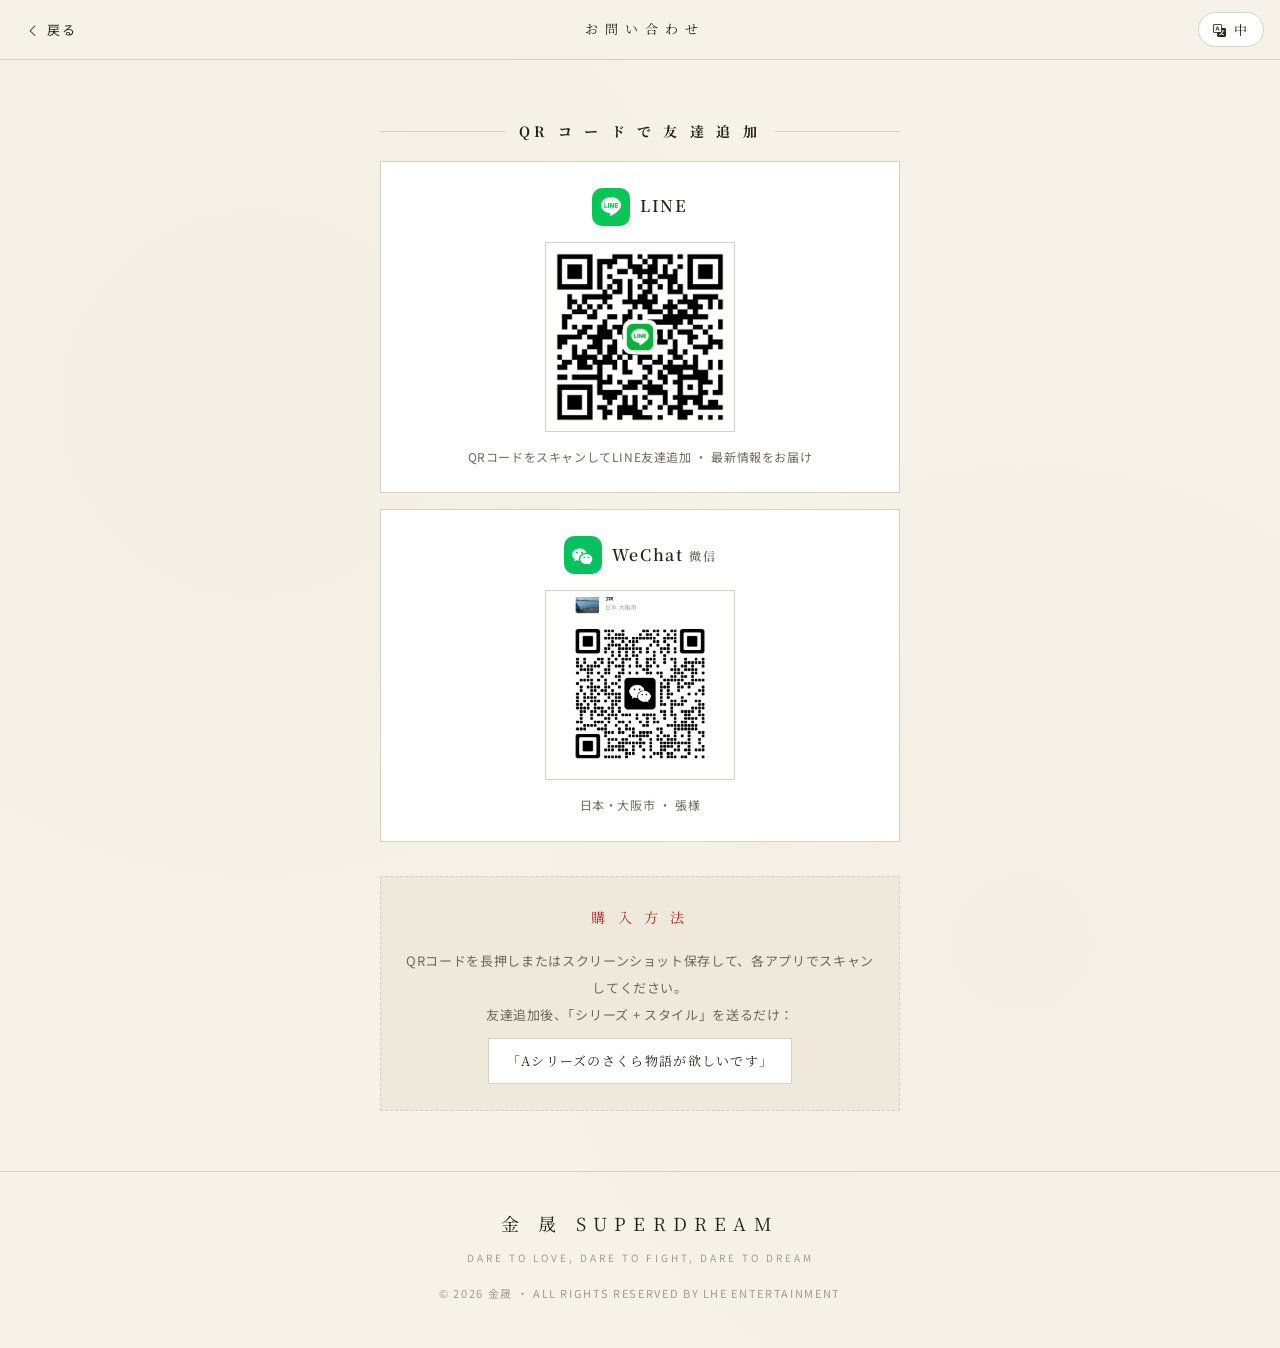
==== commit c7de32b5: "lang jp first" ====
--- a/contact.html
+++ b/contact.html
@@ -1,11 +1,11 @@
 <!DOCTYPE html>
-<html lang="zh-Hant">
+<html lang="ja">
 <head>
   <meta charset="UTF-8">
   <meta name="viewport" content="width=device-width, initial-scale=1, viewport-fit=cover">
   <meta name="theme-color" content="#f6f2e9">
-  <meta name="description" content="聯繫金晟 SUPERDREAM — 掃碼添加 LINE / WeChat，告知想要的系列與風格即可。">
-  <title>聯繫我們 — SUPERDREAM</title>
+  <meta name="description" content="金晟 SUPERDREAM お問い合わせ — QRコードで LINE / WeChat 友達追加、欲しいシリーズとスタイルをお知らせください。">
+  <title>お問い合わせ — SUPERDREAM</title>
 
   <link rel="preconnect" href="https://fonts.googleapis.com">
   <link rel="preconnect" href="https://fonts.gstatic.com" crossorigin>
@@ -18,11 +18,11 @@
   <!-- 顶部栏 -->
   <div class="gallery-topbar">
     <button class="back-btn" id="btnBack">
-      <i class="bi bi-chevron-left"></i><span data-i18n="back">返回</span>
+      <i class="bi bi-chevron-left"></i><span data-i18n="back">戻る</span>
     </button>
-    <div class="crumb"><span data-i18n="contactTitle">聯 繫 我 們</span></div>
+    <div class="crumb"><span data-i18n="contactTitle">お 問 い 合 わ せ</span></div>
     <button class="lang-btn" id="langSwitch" aria-label="言語切替">
-      <i class="bi bi-translate"></i><span id="langSwitchText">JA</span>
+      <i class="bi bi-translate"></i><span id="langSwitchText">中</span>
     </button>
   </div>
 
@@ -30,14 +30,14 @@
     <!-- 咨询上下文（从图集页带过来时显示） -->
     <div class="contact-context" id="contactContext" style="display:none;">
       <div class="seal">詢</div>
-      <p class="kicker" data-i18n="ctxKicker">您 正 在 諮 詢</p>
+      <p class="kicker" data-i18n="ctxKicker">お 問 い 合 わ せ 中</p>
       <p class="series-name" id="ctxSeries"></p>
       <p class="theme-name" id="ctxTheme"></p>
-      <p class="hint" data-i18n="ctxHint">添加好友後，直接告知客服即可</p>
+      <p class="hint" data-i18n="ctxHint">友達追加後、そのままスタッフにお伝えください</p>
     </div>
 
     <!-- LINE -->
-    <h2 class="contact-section-title" data-i18n="qrSectionTitle">掃 碼 添 加 好 友</h2>
+    <h2 class="contact-section-title" data-i18n="qrSectionTitle">QR コ ー ド で 友 達 追 加</h2>
 
     <div class="qr-card">
       <div class="app-head">
@@ -45,7 +45,7 @@
         <p class="app-name">LINE</p>
       </div>
       <img class="qr-img" src="assets/images/line-qr.jpg" alt="LINE QR Code">
-      <p class="app-desc" data-i18n="lineDesc">掃碼添加 LINE 好友 ・ 獲取最新產品資訊</p>
+      <p class="app-desc" data-i18n="lineDesc">QRコードをスキャンしてLINE友達追加 ・ 最新情報をお届け</p>
     </div>
 
     <!-- WeChat -->
@@ -55,14 +55,14 @@
         <p class="app-name">WeChat <span style="font-size:12px;color:var(--ink-soft);">微信</span></p>
       </div>
       <img class="qr-img" src="assets/images/wechat-qr.jpg" alt="WeChat QR Code">
-      <p class="app-desc" data-i18n="wechatDesc">日本 大阪市 ・ 張先生</p>
+      <p class="app-desc" data-i18n="wechatDesc">日本・大阪市 ・ 張様</p>
     </div>
 
     <!-- 使用说明 -->
     <div class="contact-guide">
-      <p class="title" data-i18n="guideTitle">購 買 方 式</p>
-      <p data-i18n="guideText">長按或截圖保存二維碼，打開對應 APP 掃描添加好友。<br>添加後發送您想要的「系列 + 風格」即可：</p>
-      <p class="example" id="guideExample">「我想要 A 系列的櫻花物語」</p>
+      <p class="title" data-i18n="guideTitle">購 入 方 法</p>
+      <p data-i18n="guideText">QRコードを長押しまたはスクリーンショット保存して、各アプリでスキャンしてください。<br>友達追加後、「シリーズ + スタイル」を送るだけ：</p>
+      <p class="example" id="guideExample">「Aシリーズのさくら物語が欲しいです」</p>
     </div>
   </main>
 
@@ -74,8 +74,8 @@
   </footer>
 
   <script src="https://cdn.jsdelivr.net/npm/jquery@3.7.1/dist/jquery.min.js"></script>
-  <script src="assets/js/data.js?v=5"></script>
-  <script src="assets/js/i18n.js?v=5"></script>
+  <script src="assets/js/data.js?v=6"></script>
+  <script src="assets/js/i18n.js?v=6"></script>
   <script>
     (function ($) {
       const { getCollection, getSeries, t } = window.JP_SHOP_DATA;
@@ -98,7 +98,7 @@
       if (c) {
         const s = getSeries(c.series);
         $('#ctxSeries').text(isJa ? `${s.id}シリーズ ・ ${t(s, 'name', lang)}` : `${s.id}系列 ・ ${t(s, 'name', lang)}`);
-        $('#ctxTheme').text(isJa ? `風格：${t(c, 'name', lang)}` : `風格：${t(c, 'name', lang)}`);
+        $('#ctxTheme').text(isJa ? `テーマ：${t(c, 'name', lang)}` : `風格：${t(c, 'name', lang)}`);
         $('#contactContext').show();
         $('#guideExample').text(isJa
           ? `「${s.id}シリーズの${t(c, 'nameJa', lang)}が欲しいです」`
@@ -110,15 +110,15 @@
         if (document.referrer && document.referrer.indexOf(location.host) !== -1) {
           history.back();
         } else {
-          location.href = isJa ? 'index.html?lang=ja' : 'index.html';
+          location.href = isJa ? 'index.html' : 'index.html?lang=zh';
         }
       });
 
       // 语言切换
       $('#langSwitch').on('click', function () {
         const url = new URL(location.href);
-        if (isJa) url.searchParams.delete('lang');
-        else url.searchParams.set('lang', 'ja');
+        if (isJa) url.searchParams.set('lang', 'zh');
+        else url.searchParams.delete('lang');
         location.href = url.toString();
       });
     })(jQuery);
--- a/assets/css/style.css
+++ b/assets/css/style.css
@@ -173,7 +173,7 @@
 
 .hero-art {
   position: relative;
-  max-width: 680px;
+  max-width: 460px;
   margin: 0 auto;
 }
 
@@ -186,8 +186,7 @@
 
 .hero-art img {
   width: 100%;
-  aspect-ratio: 16 / 9;
-  object-fit: cover;
+  height: auto;
 }
 
 /* 朱印章 */
@@ -296,6 +295,19 @@
   color: var(--ink-soft);
   margin-top: 12px;
   letter-spacing: 0.08em;
+}
+
+/* 系列横幅（物料 banner 图） */
+.series-banner {
+  max-width: 720px;
+  margin: 26px auto 30px;
+}
+
+.series-banner img {
+  width: 100%;
+  display: block;
+  border: 1px solid var(--line);
+  box-shadow: 0 6px 24px rgba(38, 34, 26, 0.08);
 }
 
 /* 系列组合大图 */
